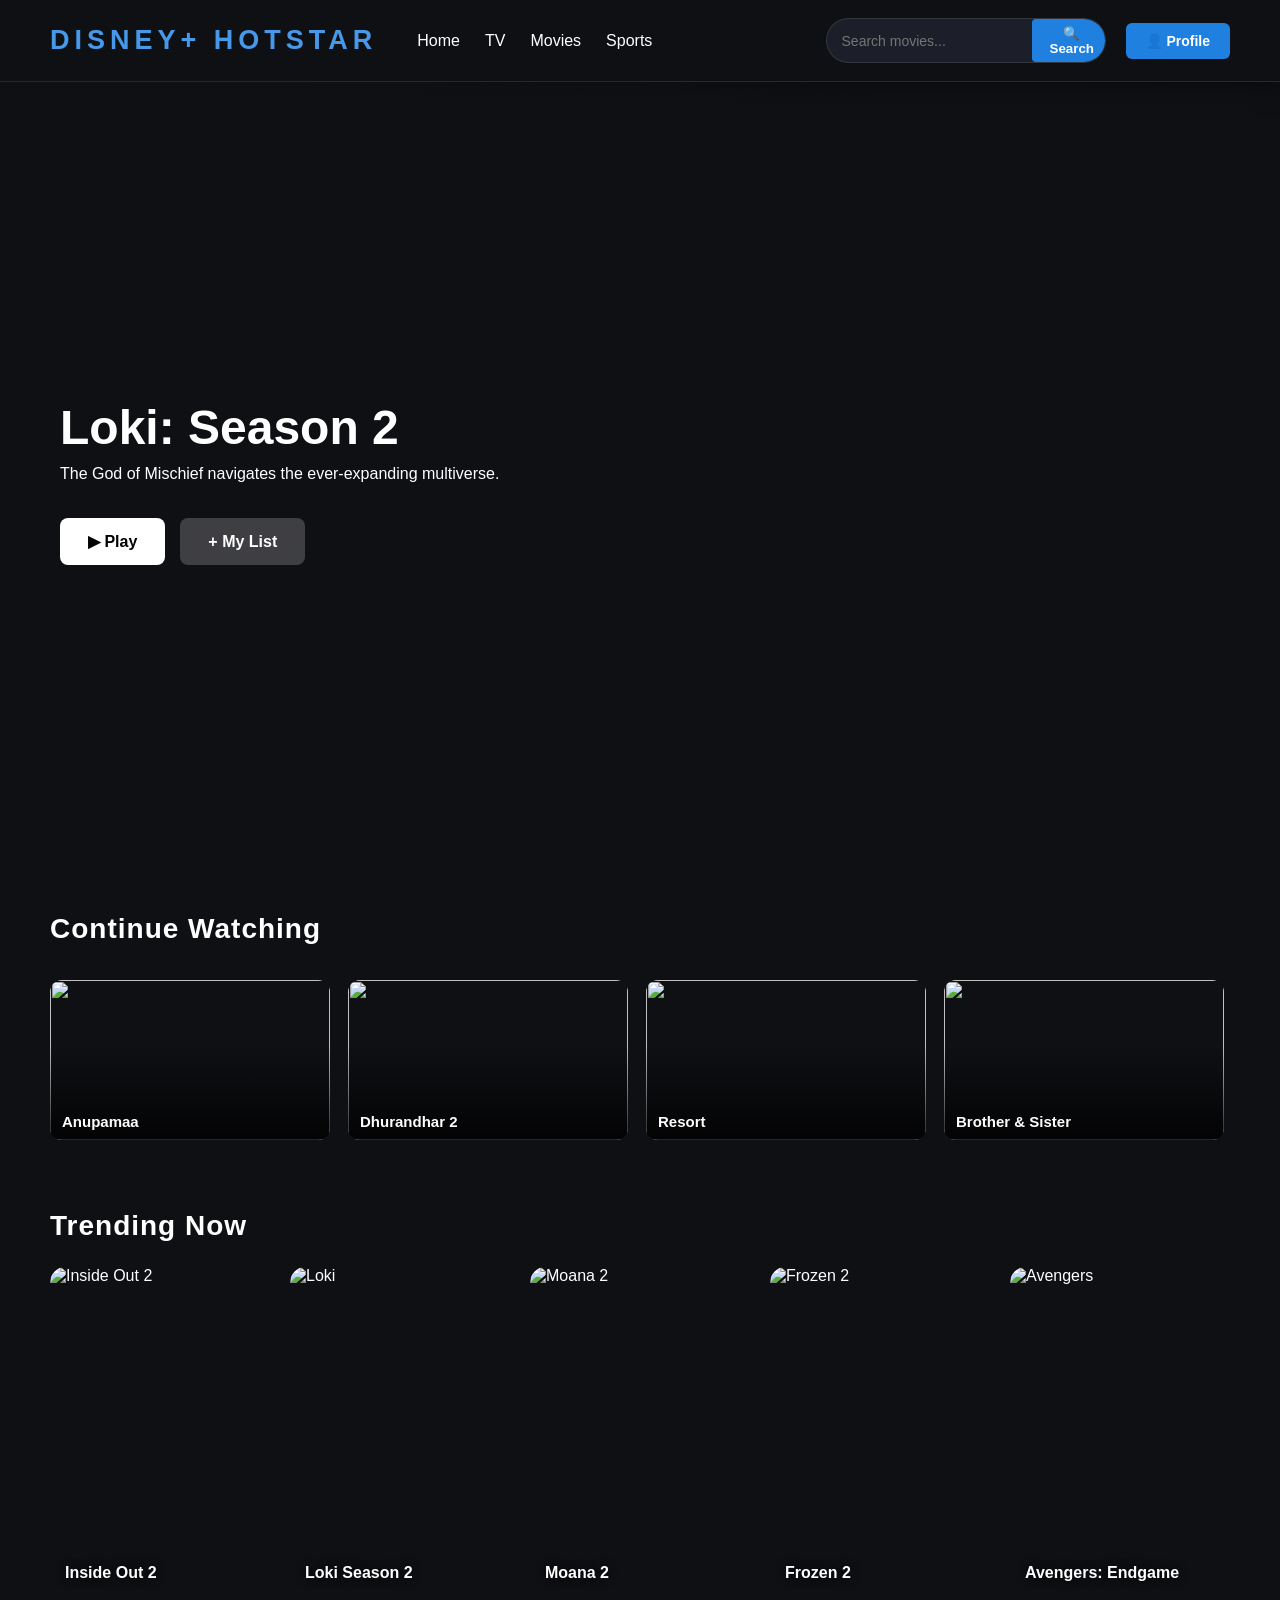
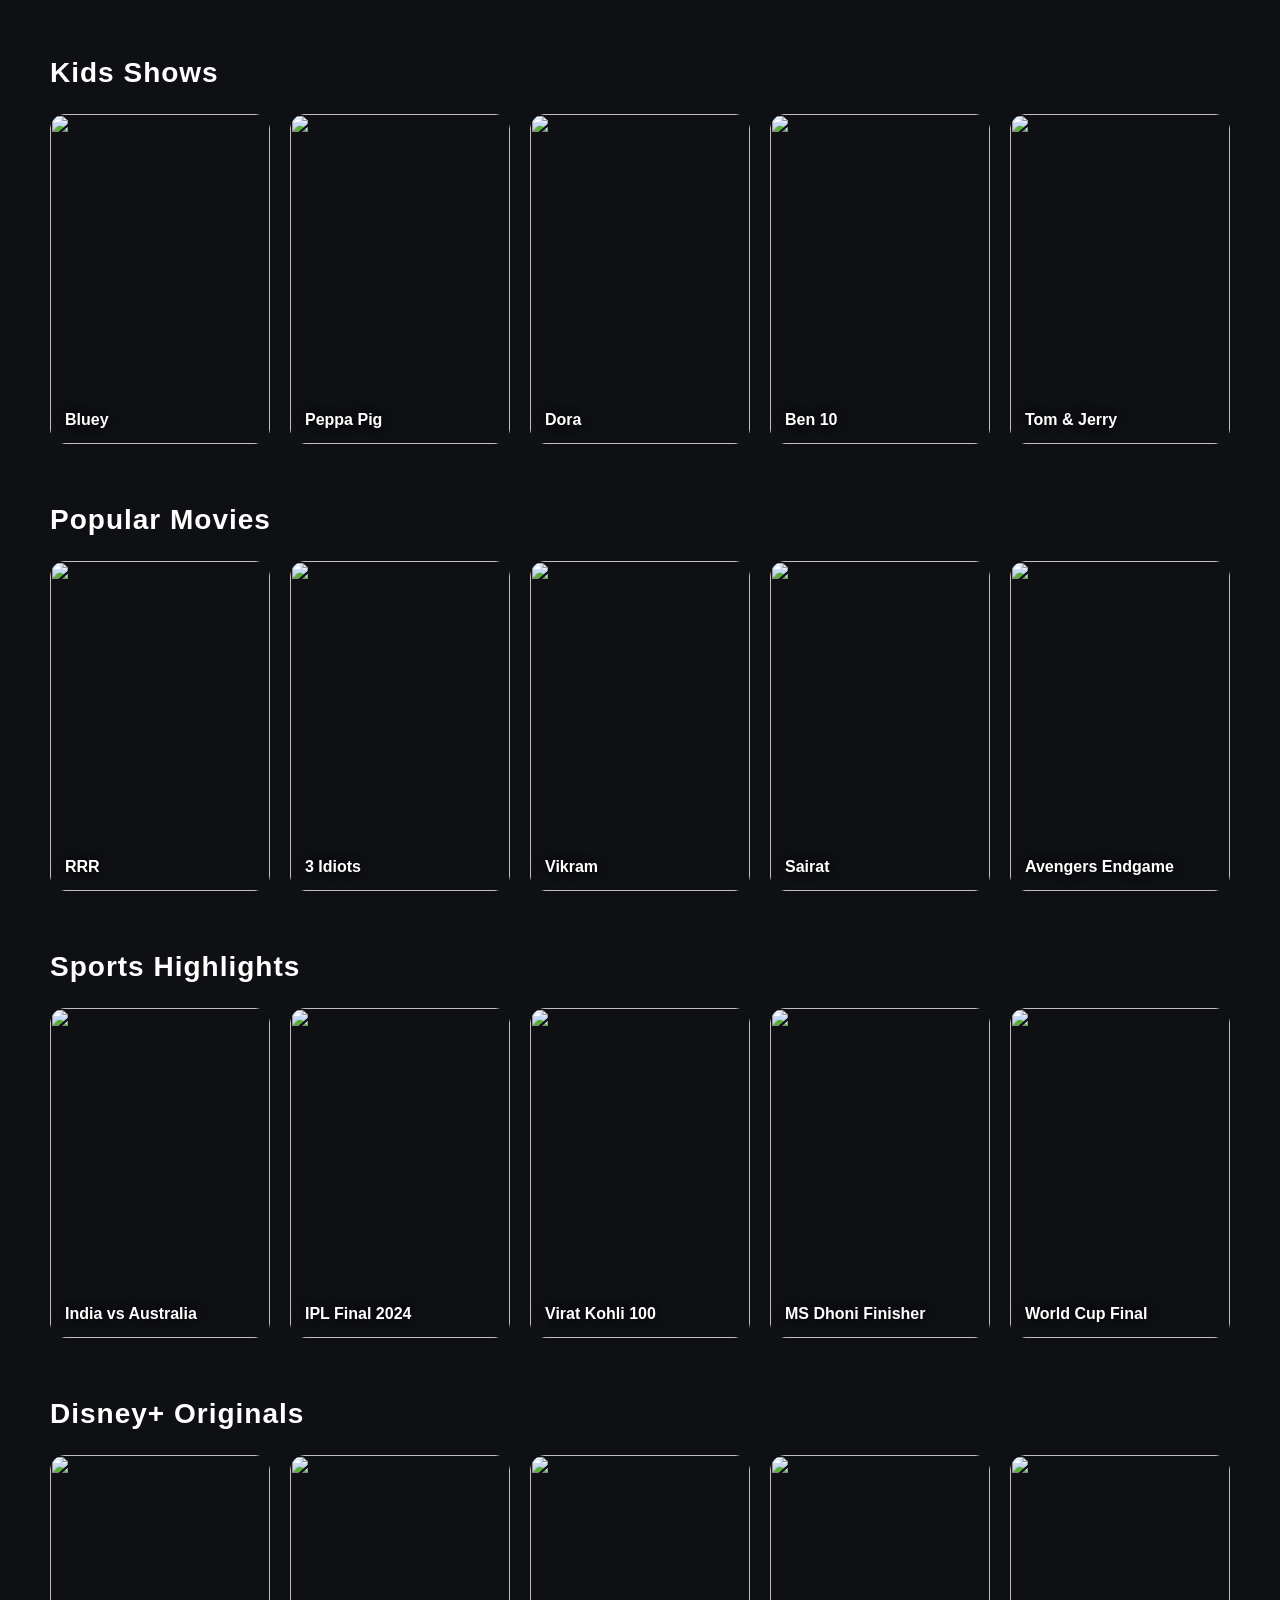
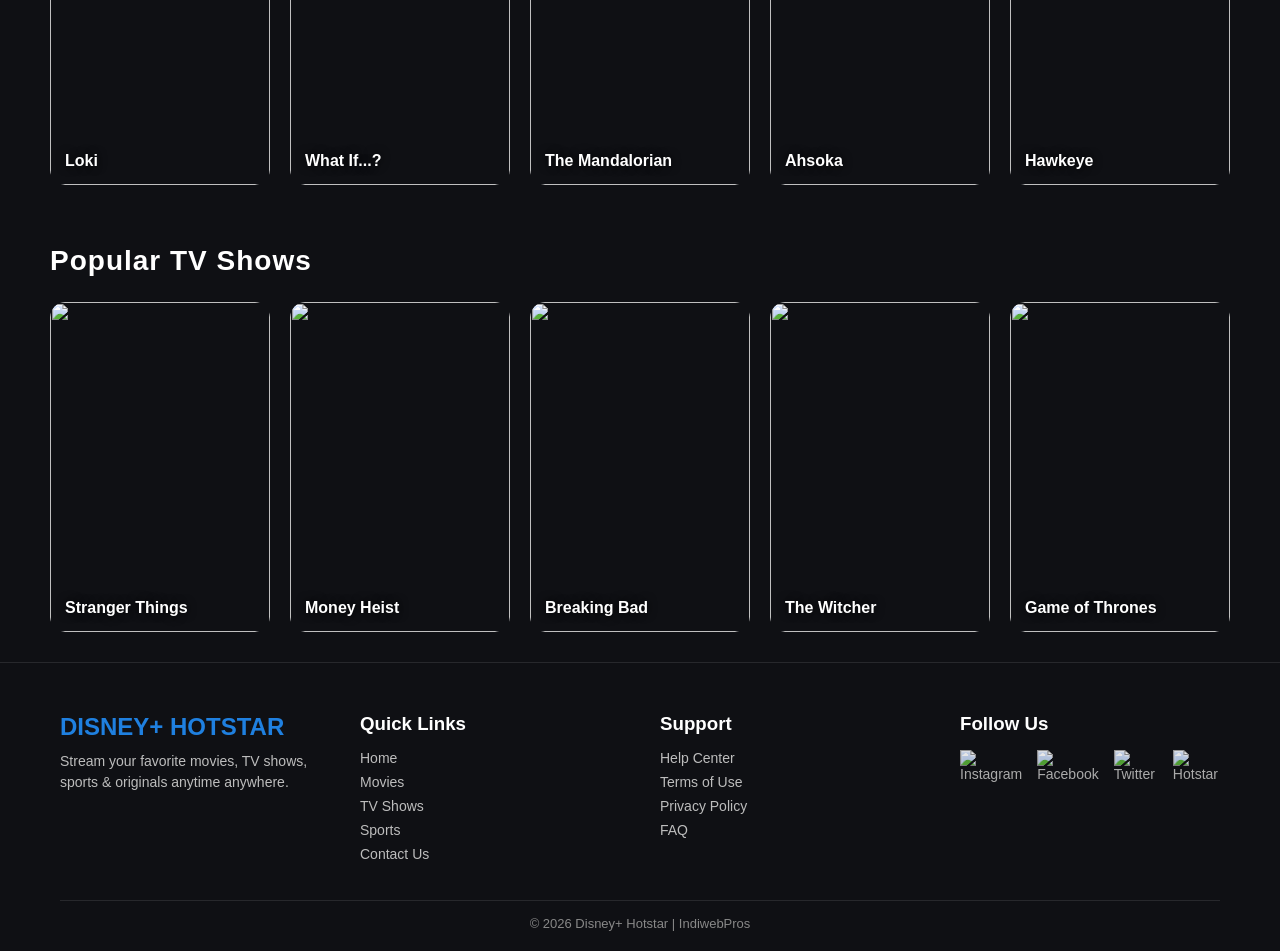
==== index.html @ 44e6c774 "Update index.html" ====
<!DOCTYPE html>
<html lang="en">
<head>
 <link rel="stylesheet" href="style.css">
</head>
<body>
<nav class="navbar">

    <div class="left-nav">
        <div class="logo">DISNEY+ HOTSTAR</div>

        <div class="nav-links">
            <a href="#">Home</a>
            <a href="#">TV</a>
            <a href="#">Movies</a>
            <a href="#">Sports</a>
        </div>
    </div>

    <div class="user-actions">

<div class="search">
    <input type="text" placeholder="Search movies..." />
    <button>🔍Search</button>
</div>

    <a href="profile.html" class="profile-link">👤 Profile</a>

</div>

</nav>

<section class="hero">
    <div class="hero-content">
        <h1>Loki: Season 2</h1>
        <p>The God of Mischief navigates the ever-expanding multiverse.</p>

        <div class="hero-btns">
            <button class="btn-play">▶ Play</button>
            <button class="btn-add">+ My List</button>
        </div>
    </div>
</section>

<section class="row">
    <h2>Continue Watching</h2>

    <div class="continue-container">

        <div class="continue-card">
            <img src="https://encrypted-tbn0.gstatic.com/images?q=tbn:ANd9GcQMtp97_F4KFyAOWySyIp-4iwEI0gjDb9nVIdhwc0mi_A&s">
            <div class="title">Anupamaa</div>
        </div>

        <div class="continue-card">
            <img src="https://encrypted-tbn0.gstatic.com/images?q=tbn:ANd9GcSqOsIZkUEKdZS_DBizRO_PjWxtw5jVbqcyDMTImKpFdhUuBTZGtslX64c&s=10">
            <div class="title">Dhurandhar 2</div>
        </div>

        <div class="continue-card">
            <img src="https://encrypted-tbn0.gstatic.com/images?q=tbn:ANd9GcT4Nnm-00kk2DP-p5TIWo9jsWDD9ojsmAL_5rX9RAaEj3AL9gHy_sEhwLTx&s=10">
            <div class="title">Resort</div>
        </div>

        <div class="continue-card">
            <img src="https://i.ytimg.com/vi/9sohpUwfYh0/hq720.jpg?sqp=-oaymwEhCK4FEIIDSFryq4qpAxMIARUAAAAAGAElAADIQj0AgKJD&rs=AOn4CLB3dRAsjtS0hX22JTvQBcNKDYwkmg">
            <div class="title">Brother & Sister</div>
        </div>

        <div class="continue-card">
            <img src="https://encrypted-tbn0.gstatic.com/images?q=tbn:ANd9GcRaTq-TTO09XmPuH4h394d3VPT9oGyDz09AXPzvXvi3RpoJX3mcEbjdXgM&s=10">
            <div class="title">Pushpa 2</div>
        </div>

        <div class="continue-card">
            <img src="https://encrypted-tbn0.gstatic.com/images?q=tbn:ANd9GcRw_yGFzd7040jgswoaBlSw_vU-YnyciU7UvB9oBiIvfw&s=10">
            <div class="title">Avengers Endgame</div>
        </div>

    </div>
</section>


<section class="row">
    <h2>Trending Now</h2>
    <div class="poster-container" id="movies">

 <div class="movie-card">
    <a href="insideout2.html">
        <img src="https://m.media-amazon.com/images/S/pv-target-images/7390f647a1edb3cd152bda26e4b57a3be4e96dc603af64519a79273ab9850cd6.jpg" alt="Inside Out 2">
    </a>

    <div class="movie-name">
        <h4>Inside Out 2</h4>
    </div>

    <div class="movie-details">
        <button class="watch-btn">▶ Watch Now</button>
        <p class="info">2024 • U • Animation • ⭐ 8.7</p>
        
    </div>
</div>

 <div class="movie-card">
    <a href="loki.html">
        <img src="https://static1.colliderimages.com/wordpress/wp-content/uploads/2023/11/tom-hiddlestone-god-loki-season-2-poster.jpg" alt="Loki">
    </a>

    <div class="movie-name">
        <h4>Loki Season 2</h4>
    </div>

    <div class="movie-details">
        <button class="watch-btn">▶ Watch Now</button>
        <p class="info">2024 • U/A 13+ • Sci-Fi • ⭐ 8.5</p>
        
    </div>
</div>
<div class="movie-card">
    <a href="moana2.html">
        <img src="https://tse4.mm.bing.net/th/id/OIP.LEjM-lMumAS-Gneem43dIAHaJL?rs=1&pid=ImgDetMain&o=7&rm=3" alt="Moana 2">
    </a>

    <div class="movie-name">
        <h4>Moana 2</h4>
    </div>

    <div class="movie-details">
        <button class="watch-btn">▶ Watch Now</button>
        <p class="info">2024 • U • Adventure • ⭐ 8.3</p>
        
    </div>
</div>

<div class="movie-card">
    <a href="frozen2.html">
        <img src="https://encrypted-tbn2.gstatic.com/images?q=tbn:ANd9GcTVZKeF3MPTEoR046izGn2aivbiHvTHeCe1X8jFnLWkzher-Tk2" alt="Frozen 2">
    </a>

    <div class="movie-name">
        <h4>Frozen 2</h4>
    </div>

    <div class="movie-details">
        <button class="watch-btn">▶ Watch Now</button>
        <p class="info">2019 • U • Fantasy • ⭐ 8.1</p>
        
    </div>
</div>

<div class="movie-card">
    <a href="avengers.html">
        <img src="https://encrypted-tbn1.gstatic.com/images?q=tbn:ANd9GcRXef9DJnZiq5az0UnjkmvkQufOQ5MFnF7HATYRUXN913swRuH1" alt="Avengers">
    </a>

    <div class="movie-name">
        <h4>Avengers: Endgame</h4>
    </div>

    <div class="movie-details">
        <button class="watch-btn">▶ Watch Now</button>
        <p class="info">2019 • U/A 13+ • Action • ⭐ 8.8</p>
        
    </div>
</div>

<div class="movie-card">
    <a href="dhurandhar.html">
        <img src="https://preview.redd.it/dhurandhar-part-2-the-revenge-official-announcement-poster-v0-4b4edmelkc9g1.png?width=640&crop=smart&auto=webp&s=7b00b494e305f088ddf7474a6194769963644723">
    </a>

    <div class="movie-name">
        <h4>Dhurandhar</h4>
    </div>

    <div class="movie-details">
        <button class="watch-btn">▶ Watch Now</button>
        <p class="info">2025 • U/A 13+ • Action • ⭐ 8.5</p>
        
    </div>
</div>

<div class="movie-card">
    <a href="avatar.html">
        <img src="https://m.media-amazon.com/images/M/MV5BNWI0Y2NkOWEtMmM2OC00MjQ3LWI1YzItZGQxYzQ3NzI4NWZmXkEyXkFqcGc@._V1_.jpg" alt="Avatar: The Way of Water">
    </a>

    <div class="movie-name">
        <h4>Avatar: The Way of Water</h4>
    </div>

    <div class="movie-details">
        <button class="watch-btn">▶ Watch Now</button>
        <p class="info">2022 • U/A 13+ • Sci-Fi • ⭐ 8.7</p>
        
    </div>
</div>

<div class="movie-card">
    <a href="pushpa2.html">
        <img src="https://encrypted-tbn0.gstatic.com/images?q=tbn:ANd9GcTKP8Q3ahr-bPFz0fmU_w4ZEC_8pYQ1jOpVVSbYgsVPzVx_K3lnKOew3PM&s=10" alt="Pushpa 2">
    </a>

    <div class="movie-name">
        <h4>Pushpa 2</h4>
    </div>

    <div class="movie-details">
        <button class="watch-btn">▶ Watch Now</button>
        <p class="info">2024 • U/A 16+ • Action • ⭐ 8.3</p>
        
    </div>
</div>

<div class="movie-card">
    <a href="kgf2.html">
        <img src="https://m.media-amazon.com/images/M/MV5BZmQzZjVkZTUtYjI4ZC00ZDJmLWI0ZDUtZTFmMGM1Mzc5ZjIyXkEyXkFqcGc@._V1_FMjpg_UX1000_.jpg" alt="KGF Chapter 2">
    </a>

    <div class="movie-name">
        <h4>KGF Chapter 2</h4>
    </div>

    <div class="movie-details">
        <button class="watch-btn">▶ Watch Now</button>
        <p class="info">2022 • U/A 16+ • Action • ⭐ 8.4</p>
       
    </div>
</div>

<div class="movie-card">
    <a href="bahubali2.html">
        <img src="https://encrypted-tbn0.gstatic.com/images?q=tbn:ANd9GcQCEJySl0aqs5V5y1YzNj7PkfFWpnqEjAftuAHxQ6m-4Q&s=10" alt="Baahubali 2">
    </a>

    <div class="movie-name">
        <h4>Baahubali 2</h4>
    </div>

    <div class="movie-details">
        <button class="watch-btn">▶ Watch Now</button>
        <p class="info">2017 • U/A 13+ • Epic • ⭐ 8.8</p>
       
    </div>
</div>

<div class="movie-card">
    <a href="stree2.html">
        <img src="https://m.media-amazon.com/images/M/MV5BZTEyYzVjYjEtNWYzZi00NWRhLTgyZjUtNDlkZjBiNWIxYTEwXkEyXkFqcGc@._V1_.jpg" alt="Stree 2">
    </a>

    <div class="movie-name">
        <h4>Stree 2</h4>
    </div>

    <div class="movie-details">
        <button class="watch-btn">▶ Watch Now</button>
        <p class="info">2024 • U/A 13+ • Horror Comedy • ⭐ 8.2</p>
        
    </div>
</div>

<div class="movie-card">
    <a href="kalki2898ad.html">
        <img src="https://d3lzcn6mbbadaf.cloudfront.net/media/details/ANI-20240622044651.jpg" alt="Kalki 2898 AD">
    </a>

    <div class="movie-name">
        <h4>Kalki 2898 AD</h4>
    </div>

    <div class="movie-details">
        <button class="watch-btn">▶ Watch Now</button>
        <p class="info">2024 • U/A 13+ • Sci-Fi • ⭐ 8.4</p>
       
    </div>
</div>

<div class="movie-card">
    <a href="chhava.html">
        <img src="https://encrypted-tbn2.gstatic.com/images?q=tbn:ANd9GcRuWWDMeE1iElPRz-2r6jMLvYaOgHTrNWxHIC_7S9QmoZdDa8kO" alt="Chhava">
    </a>

    <div class="movie-name">
        <h4>Chhava</h4>
    </div>

    <div class="movie-details">
        <button class="watch-btn">▶ Watch Now</button>
        <p class="info">2025 • U/A 13+ • Historical • ⭐ 8.6</p>
    </div>
</div>

 </div>
</section>


<section class="row">
    <h2>Kids Shows</h2>

    <div class="poster-container">

        <div class="movie-card">
            <img src="https://encrypted-tbn0.gstatic.com/images?q=tbn:ANd9GcRmSgqz2ALTu-QBn8plUAnB2-CqdMUUQzYO3JxYXRT0kYG-_TSU07dHWY0lvOKzEG1y3fAG&s=10">

            <div class="movie-name">
                <h4>Bluey</h4>
            </div>

            <div class="movie-details">
                <button class="watch-btn">▶ Watch Now</button>
                <p class="info">Kids • Fun • Family</p>
            </div>
        </div>

        <div class="movie-card">
            <img src="https://encrypted-tbn0.gstatic.com/images?q=tbn:ANd9GcRYVwbvQSXt4ZMbzVW_y4H6o2RStYCsJRqTCGIlvOVp8AYqkhWjVD3cFd84nlp8irBlofAS&s=10">

            <div class="movie-name">
                <h4>Peppa Pig</h4>
            </div>

            <div class="movie-details">
                <button class="watch-btn">▶ Watch Now</button>
                <p class="info">Kids • Cartoon</p>
            </div>
        </div>

        <div class="movie-card">
            <img src="https://encrypted-tbn0.gstatic.com/images?q=tbn:ANd9GcRAkFf63AE6CU9LwZjksFYwczXCsGa4C2a7pe0IeT7ec6blaK-IW5ige79SC2-9ODmwVwRlNsA1YE1zv_oFnPHzozjgLaR1g8ZkEj-GqQ&s=10">

            <div class="movie-name">
                <h4>Dora</h4>
            </div>

            <div class="movie-details">
                <button class="watch-btn">▶ Watch Now</button>
                <p class="info">Adventure • Kids</p>
            </div>
        </div>

        <div class="movie-card">
            <img src="https://m.media-amazon.com/images/M/MV5BYWVjODZjNDgtYjk4ZS00OTg5LTg5NDQtZDMxZDQ4ZmM5MGJmXkEyXkFqcGc@._V1_.jpg">
            <div class="movie-name">
                <h4>Ben 10</h4>
            </div>
            <div class="movie-details">
                <button class="watch-btn">▶ Watch Now</button>
                <p class="info">Action • Kids</p>
            </div>
        </div>

         <div class="movie-card">
            <img src="https://encrypted-tbn0.gstatic.com/images?q=tbn:ANd9GcQrdBX40y2s8-6oEm3DzH_nbmJOM67xCl6-Iv395hmSyw&s=10">
            <div class="movie-name"><h4>Tom & Jerry</h4></div>
            <div class="movie-details">
                <button class="watch-btn">▶ Watch Now</button>
                <p class="info">Comedy • Classic</p>
            </div>
        </div>

        <div class="movie-card">
            <img src="https://i.pinimg.com/736x/eb/d6/b6/ebd6b63ef98ad9cb617ff7fff254cc13.jpg">
            <div class="movie-name"><h4>Shinchan</h4></div>
            <div class="movie-details">
                <button class="watch-btn">▶ Watch Now</button>
                <p class="info">Comedy • Fun</p>
            </div>
        </div>

        <div class="movie-card">
    <img src="https://encrypted-tbn0.gstatic.com/images?q=tbn:ANd9GcTWoHZFfEdohgwUuKRTRyUHcJZL4XVY1WseACsmMQ2BGzNzOm_vY_YiaUkz&s=10">
    <div class="movie-name"><h4>Cocomelon</h4></div>
    <div class="movie-details">
        <button class="watch-btn">▶ Watch Now</button>
        <p class="info">Kids • Learning • Songs</p>
    </div>
</div>

<div class="movie-card">
    <img src="https://m.media-amazon.com/images/M/MV5BODg0NDY1MjktMzA5MS00OGQ2LTliMWItZTdmZjNlYzQ2MWM1XkEyXkFqcGc@._V1_FMjpg_UX1000_.jpg">
    <div class="movie-name"><h4>Paw Patrol</h4></div>
    <div class="movie-details">
        <button class="watch-btn">▶ Watch Now</button>
        <p class="info">Kids • Adventure • Rescue</p>
    </div>
</div>

<div class="movie-card">
    <img src="https://m.media-amazon.com/images/I/81tLq2c8c2L._AC_UF1000,1000_QL80_.jpg">
    <div class="movie-name"><h4>Mickey Mouse</h4></div>
    <div class="movie-details">
        <button class="watch-btn">▶ Watch Now</button>
        <p class="info">Disney • Fun • Classic</p>
    </div>
</div>

<div class="movie-card">
    <img src="https://encrypted-tbn0.gstatic.com/images?q=tbn:ANd9GcQ28trzIqdQYDtVvFKbsm1Z7yQRmIxJRqpuMbWptd_0WUK-3SwX8f_53v1Q&s=10">
    <div class="movie-name"><h4>Octonauts</h4></div>
    <div class="movie-details">
        <button class="watch-btn">▶ Watch Now</button>
        <p class="info">Kids • Ocean • Adventure</p>
    </div>
</div>

<div class="movie-card">
    <img src="https://assets-in.bmscdn.com/iedb/movies/images/mobile/thumbnail/xlarge/shiva-the-secret-world-of-vedas-city-et00077187-06-06-2018-08-35-59.jpg">
    <div class="movie-name"><h4>Shiva</h4></div>
    <div class="movie-details">
        <button class="watch-btn">▶ Watch Now</button>
        <p class="info">Kids • Action • Indian</p>
    </div>
</div>

<div class="movie-card">
    <img src="https://encrypted-tbn0.gstatic.com/images?q=tbn:ANd9GcRc9r7bbPcNuqid41y1gfzs-psIQGGbH_1osZoWWmsFpxO6YA6svJ-cLLKh&s=10">
    <div class="movie-name"><h4>Chhota Bheem</h4></div>
    <div class="movie-details">
        <button class="watch-btn">▶ Watch Now</button>
        <p class="info">Kids • Adventure • India</p>
    </div>
</div>

    </div>
</section>

<section class="row">
    <h2>Popular Movies</h2>

    <div class="poster-container">

        <div class="movie-card">
            <img src="https://encrypted-tbn0.gstatic.com/images?q=tbn:ANd9GcQNhoNL4Gh6Z5JIWW4BdjdNJxo6Xp_6J23vth5Qcf1isIFWJiLe1OqpD-E&s=10">
            <div class="movie-name"><h4>RRR</h4></div>
            <div class="movie-details">
                <button class="watch-btn">▶ Watch Now</button>
                <p class="info">⭐ 8.5 • 2.3M Views</p>
            </div>
        </div>

        <div class="movie-card">
            <img src="https://encrypted-tbn0.gstatic.com/images?q=tbn:ANd9GcSxt5SDlW1Ah9hHzNc8yHSN62oH0bcRorGnUlYMcAufrQK5QT08TZV0KBw&s=10">
            <div class="movie-name"><h4>3 Idiots</h4></div>
            <div class="movie-details">
                <button class="watch-btn">▶ Watch Now</button>
                <p class="info">⭐ 8.4 • 3.1M Views</p>
            </div>
        </div>

        <div class="movie-card">
            <img src="https://m.media-amazon.com/images/M/MV5BNDEyMWQ0ZDktNTY0MC00YWRkLWFlMjQtMDUxMjRlMDhmMmRlXkEyXkFqcGc@._V1_.jpg">
            <div class="movie-name"><h4>Vikram</h4></div>
            <div class="movie-details">
                <button class="watch-btn">▶ Watch Now</button>
                <p class="info">⭐ 8.6 • 1.8M Views</p>
            </div>
        </div>

        <div class="movie-card">
            <img src="https://encrypted-tbn0.gstatic.com/images?q=tbn:ANd9GcTWSO0RxL5nDPwhVKECS8TwUUxZdQYz0j3uEreHpSpn50LfT1sjWWXSGnvl&s=10">
            <div class="movie-name"><h4>Sairat</h4></div>
            <div class="movie-details">
                <button class="watch-btn">▶ Watch Now</button>
                <p class="info">⭐ 8.0 • 2.0M Views</p>
            </div>
        </div>

        <div class="movie-card">
            <img src="https://m.media-amazon.com/images/I/91EmWoPK3+L.jpg">
            <div class="movie-name"><h4>Avengers Endgame</h4></div>
            <div class="movie-details">
                <button class="watch-btn">▶ Watch Now</button>
                <p class="info">⭐ 8.8 • 5.2M Views</p>
            </div>
        </div>

        <div class="movie-card">
            <img src="https://m.media-amazon.com/images/I/71ObO7Pa-RL._AC_UF894,1000_QL80_.jpg">
            <div class="movie-name"><h4>Pushpa</h4></div>
            <div class="movie-details">
                <button class="watch-btn">▶ Watch Now</button>
                <p class="info">⭐ 8.2 • 3.6M Views</p>

            </div>
        </div>

        <div class="movie-card">
            <img src="https://encrypted-tbn0.gstatic.com/images?q=tbn:ANd9GcTvGGVtO-E5qySBCojwa6e7tbyinSrmT6AYzNKykuOt1aXDrwDp2sFYIFI&s=10">
            <div class="movie-name"><h4>KGF Chapter 2</h4></div>
            <div class="movie-details">
                <button class="watch-btn">▶ Watch Now</button>
                <p class="info">⭐ 8.4 • 4.9M Views</p>

            </div>
        </div>

        <div class="movie-card">
            <img src="https://encrypted-tbn0.gstatic.com/images?q=tbn:ANd9GcTfa5V6iiudShmnrybvZITXuNYvdKacqOwQQbEgTA18Gq8UIxxfgGfRt1Y&s=10">
            <div class="movie-name"><h4>Baahubali 2</h4></div>
            <div class="movie-details">
                <button class="watch-btn">▶ Watch Now</button>
                <p class="info">⭐ 8.8 • 6.1M Views</p>

            </div>
        </div>

        <div class="movie-card">
            <img src="https://m.media-amazon.com/images/M/MV5BMTM3ZGUwYTEtZTI5NS00ZmMyLTk2YmQtMWU4YjlhZTI3NjRjXkEyXkFqcGc@._V1_FMjpg_UX1000_.jpg">
            <div class="movie-name"><h4>Kalki 2898 AD</h4></div>
            <div class="movie-details">
                <button class="watch-btn">▶ Watch Now</button>
                <p class="info">⭐ 8.3 • 2.8M Views</p>

            </div>
        </div>

        <div class="movie-card">
            <img src="https://encrypted-tbn0.gstatic.com/images?q=tbn:ANd9GcRZWCkifp-TxsZSvyNsrLj20CcM862HCYyz9mLNzT2DbQ&s=10">
            <div class="movie-name"><h4>Stree 2</h4></div>
            <div class="movie-details">
                <button class="watch-btn">▶ Watch Now</button>
                <p class="info">⭐ 8.1 • 2.2M Views</p>
            </div>
        </div>

        <div class="movie-card">
            <img src="https://encrypted-tbn0.gstatic.com/images?q=tbn:ANd9GcT83Yu_M-D2Fa81RW-dTBEZ7FB7tTY_rVVrq_N5G6BJmVkBgcW6AMyjWBAy&s=10">
            <div class="movie-name"><h4>Chhava</h4></div>
            <div class="movie-details">
                <button class="watch-btn">▶ Watch Now</button>
                <p class="info">⭐ 8.6 • 1.5M Views</p>
            </div>
        </div>

        <div class="movie-card">
            <img src="https://encrypted-tbn0.gstatic.com/images?q=tbn:ANd9GcSFT0Gww6gr2hFDe55n-U9vcCH99jpnafMKAhXcaD0ZPthfKb02u7mAUnrl&s=10">
            <div class="movie-name"><h4>Frozen 2</h4></div>
            <div class="movie-details">
                <button class="watch-btn">▶ Watch Now</button>
                <p class="info">⭐ 8.1 • 3.3M Views</p>
               
            </div>
        </div>

        <div class="movie-card">
            <img src="https://encrypted-tbn0.gstatic.com/images?q=tbn:ANd9GcTXQ1mGUgM_xOcJPVdHBTnJL5KG5nOr-Jz0VWAsrUhV2Jl70sKZcf0C_PQ&s=10">
            <div class="movie-name"><h4>Inside Out 2</h4></div>
            <div class="movie-details">
                <button class="watch-btn">▶ Watch Now</button>
                <p class="info">⭐ 8.7 • 2.9M Views</p>
            </div>
        </div>

        <div class="movie-card">
            <img src="https://encrypted-tbn0.gstatic.com/images?q=tbn:ANd9GcQjlaCsHyHSV1Gf-tm2DEvx3Ohz6Ma6nSI9tuf3l8BM7MzBmSkWKliMKYxd&s=10">
            <div class="movie-name"><h4>Moana 2</h4></div>
            <div class="movie-details">
                <button class="watch-btn">▶ Watch Now</button>
                <p class="info">⭐ 8.3 • 2.1M Views</p>
            </div>
        </div>

        <div class="movie-card">
            <img src="https://m.media-amazon.com/images/I/61CQP5-a2jL._AC_UF894,1000_QL80_.jpg">
            <div class="movie-name"><h4>Avatar 2</h4></div>
            <div class="movie-details">
                <button class="watch-btn">▶ Watch Now</button>
                <p class="info">⭐ 8.7 • 6.5M Views</p>

            </div>
        </div>

        <div class="movie-card">
            <img src="https://encrypted-tbn0.gstatic.com/images?q=tbn:ANd9GcTfPM9KKQwUvkKvCmH2EAUh0_fsPjfON626b-3uly6pxMjuRns28DxyubY&s=10">
            <div class="movie-name"><h4>Dhurandhar</h4></div>
            <div class="movie-details">
                <button class="watch-btn">▶ Watch Now</button>
                <p class="info">⭐ 8.5 • 1.9M Views</p>
            </div>
        </div>

    </div>
</section>

<section class="row">
    <h2>Sports Highlights</h2>

    <div class="poster-container">

        <div class="movie-card">
            <img src="https://encrypted-tbn0.gstatic.com/images?q=tbn:ANd9GcQG6MSI2iG5uRhOtrrQ9gF5gufdK7ouHkNh1Y4Fly7Afx-LDWL-qOCPmWE&s=10">
            <div class="movie-name"><h4>India vs Australia</h4></div>
            <div class="movie-details">
                <button class="watch-btn">▶ Watch Now</button>
                <p class="info">⭐ 9.2 • 2.5M Views</p>
            </div>
        </div>

        <div class="movie-card">
            <img src="https://encrypted-tbn0.gstatic.com/images?q=tbn:ANd9GcQTV01OViL2U8wsAt9oyiD3I3AEgQpXAeKDzwRdvyIpgsv5K5kvb308-FuB&s=10">
            <div class="movie-name"><h4>IPL Final 2024</h4></div>
            <div class="movie-details">
                <button class="watch-btn">▶ Watch Now</button>
                <p class="info">⭐ 9.5 • 5.1M Views</p>
            </div>
        </div>

        <div class="movie-card">
            <img src="https://encrypted-tbn0.gstatic.com/images?q=tbn:ANd9GcQmp_SYdyl9SBKwmLQDXvY1IW6iZMVa6hj6Pi-cBly23HLyCei8Y6ufXH6C&s=10">
            <div class="movie-name"><h4>Virat Kohli 100</h4></div>
            <div class="movie-details">
                <button class="watch-btn">▶ Watch Now</button>
                <p class="info">⭐ 9.0 • 3.2M Views</p>
            </div>
        </div>

        <div class="movie-card">
            <img src="https://encrypted-tbn0.gstatic.com/images?q=tbn:ANd9GcSvZv72G-CnaT3MWX7HPb_npeWTtAWhBlu0BJVKytBNOmPREU8nsGrfFKg&s=10">
            <div class="movie-name"><h4>MS Dhoni Finisher</h4></div>
            <div class="movie-details">
                <button class="watch-btn">▶ Watch Now</button>
                <p class="info">⭐ 9.8 • 6.0M Views</p>
            </div>
        </div>

        <div class="movie-card">
            <img src="https://encrypted-tbn0.gstatic.com/images?q=tbn:ANd9GcTqvIGMXCtifdoZ2-rUm3pv2nF2s9_tIULskrXgmNm69RuWVd7OvnZ6qM78&s=10">
            <div class="movie-name"><h4>World Cup Final</h4></div>
            <div class="movie-details">
                <button class="watch-btn">▶ Watch Now</button>
                <p class="info">⭐ 9.6 • 7.2M Views</p>
            </div>
        </div>

        <div class="movie-card">
            <img src="https://encrypted-tbn0.gstatic.com/images?q=tbn:ANd9GcTttSQ_qILPjccU2iGl1NKORBwTiiycimYnYYRnG2mLvSsCkAtBkRCEJdzz&s=10">
            <div class="movie-name"><h4>India vs Pakistan</h4></div>
            <div class="movie-details">
                <button class="watch-btn">▶ Watch Now</button>
                <p class="info">⭐ 9.9 • 10M Views</p>
            </div>
        </div>

        <div class="movie-card">
            <img src="https://encrypted-tbn0.gstatic.com/images?q=tbn:ANd9GcRp4gyamFKK-8MiPDWj6wvFHQuk51Uf___1NrllFmcw_cbLfxIxJ-Bwp4g&s=10">
            <div class="movie-name"><h4>Rohit Sharma 150</h4></div>
            <div class="movie-details">
                <button class="watch-btn">▶ Watch Now</button>
                <p class="info">⭐ 9.1 • 2.8M Views</p>
            </div>
        </div>

        <div class="movie-card">
            <img src="https://encrypted-tbn0.gstatic.com/images?q=tbn:ANd9GcS4NRXTyD18qBQifEowZrl0dEulYxfVZeyGe80BJHfeLCR0xPhYDpenMDU&s=10">
            <div class="movie-name"><h4>Super Over Thriller</h4></div>
            <div class="movie-details">
                <button class="watch-btn">▶ Watch Now</button>
                <p class="info">⭐ 9.7 • 4.5M Views</p>
            </div>
        </div>

        <div class="movie-card">
            <img src="https://encrypted-tbn0.gstatic.com/images?q=tbn:ANd9GcTp-b-KKWDbK2rR-N7sgsvzHJUHnALF8ADeqlcmZTashmcaLJOspP9DnzVz&s=10">
            <div class="movie-name"><h4>Football Final</h4></div>
            <div class="movie-details">
                <button class="watch-btn">▶ Watch Now</button>
                <p class="info">⭐ 9.3 • 3.9M Views</p>
            </div>
        </div>

        <div class="movie-card">
            <img src="https://encrypted-tbn0.gstatic.com/images?q=tbn:ANd9GcTf9QzDkWbujCbQuwJHQ6E2Zxpj-T3eEu_gV-VNRi8HVp7tyPF6s15wy0o&s=10">
            <div class="movie-name"><h4>Messi Magic</h4></div>
            <div class="movie-details">
                <button class="watch-btn">▶ Watch Now</button>
                <p class="info">⭐ 9.9 • 8.0M Views</p>
            </div>
        </div>

        <div class="movie-card">
            <img src="https://pbs.twimg.com/media/CdD1Dy-WoAA9rgD.jpg">
            <div class="movie-name"><h4>Ronaldo Goal</h4></div>
            <div class="movie-details">
                <button class="watch-btn">▶ Watch Now</button>
                <p class="info">⭐ 9.4 • 5.3M Views</p>
            </div>
        </div>

        <div class="movie-card">
            <img src="https://encrypted-tbn0.gstatic.com/images?q=tbn:ANd9GcQ60ANZS1qAVPzmvRmAp9_ix9F_ztTnrFORTnIUk9uLG4kJUr1bEPRpT6yd&s=10">
            <div class="movie-name"><h4>Hockey Final</h4></div>
            <div class="movie-details">
                <button class="watch-btn">▶ Watch Now</button>
                <p class="info">⭐ 8.9 • 1.6M Views</p>
            </div>
        </div>

        <div class="movie-card">
            <img src="https://encrypted-tbn0.gstatic.com/images?q=tbn:ANd9GcS8o3B2EUcPk9mKkqEZFS9fjZOSmk-K8d_LSOuYIWxY_5tot4Udj5y4HlFU&s=10">
            <div class="movie-name"><h4>Badminton Final</h4></div>
            <div class="movie-details">
                <button class="watch-btn">▶ Watch Now</button>
                <p class="info">⭐ 9.0 • 2.1M Views</p>
            </div>
        </div>

        <div class="movie-card">
            <img src="https://encrypted-tbn0.gstatic.com/images?q=tbn:ANd9GcR0qqangu15EVRGTfIpD9aM-OZDcroJcsBIMxBiOOWKnbvav5JiIoZlQYg&s=10">
            <div class="movie-name"><h4>Tennis Final</h4></div>
            <div class="movie-details">
                <button class="watch-btn">▶ Watch Now</button>
                <p class="info">⭐ 9.3 • 2.9M Views</p>
            </div>
        </div>

        <div class="movie-card">
            <img src="https://encrypted-tbn0.gstatic.com/images?q=tbn:ANd9GcRiYTH5pzqYwjJVPR1_pSAMGvUmPtfPQRrtSGzpHtqiacHompvROSkYmlg&s=10">
            <div class="movie-name"><h4>Boxing Knockout</h4></div>
            <div class="movie-details">
                <button class="watch-btn">▶ Watch Now</button>
                <p class="info">⭐ 9.6 • 3.7M Views</p>
            </div>
        </div>

        <div class="movie-card">
            <img src="https://encrypted-tbn0.gstatic.com/images?q=tbn:ANd9GcS02KLN4CGCijZ-qqWcz7acQPO6QQftdmPP9Dc3cjYneodV5F611zq3f5Nv&s=10">
            <div class="movie-name"><h4>Olympics Gold</h4></div>
            <div class="movie-details">
                <button class="watch-btn">▶ Watch Now</button>
                <p class="info">⭐ 9.8 • 6.4M Views</p>
            </div>
        </div>

    </div>
</section>

<section class="row">
    <h2>Disney+ Originals</h2>

    <div class="poster-container">

        <div class="movie-card">
            <img src="https://encrypted-tbn0.gstatic.com/images?q=tbn:ANd9GcSnzwct_sQlFTeGtzPMDxAjgPKfj33MYeNa1wnhO9DUUKo_AizYxpUkFLA&s=10">
            <div class="movie-name"><h4>Loki</h4></div>
            <div class="movie-details">
                <button class="watch-btn">▶ Watch Now</button>
                <p class="info">⭐ 8.5 • 2.1M Views</p>
            </div>
        </div>

        <div class="movie-card">
            <img src="https://encrypted-tbn0.gstatic.com/images?q=tbn:ANd9GcR59--pOtYYFg1--UM3JcOlqDozSXmvJcAks7PnA7P3KQWBu7KltO3Ki1U&s=10">
            <div class="movie-name"><h4>What If...?</h4></div>
            <div class="movie-details">
                <button class="watch-btn">▶ Watch Now</button>
                <p class="info">⭐ 8.2 • 1.3M Views</p>
            </div>
        </div>

        <div class="movie-card">
            <img src="https://encrypted-tbn0.gstatic.com/images?q=tbn:ANd9GcSAmixdaGiOCndYnUzS8NU48gW0QHtHNMFl5QnK7VC7FAokkNijaN6UaiI&s=10">
            <div class="movie-name"><h4>The Mandalorian</h4></div>
            <div class="movie-details">
                <button class="watch-btn">▶ Watch Now</button>
                <p class="info">⭐ 8.8 • 3.5M Views</p>
            </div>
        </div>

        <div class="movie-card">
            <img src="https://m.media-amazon.com/images/M/MV5BYWQ3NmQxZTEtNDc2MS00ODExLWE3ZDEtZTU2N2Y2NjAyNmY5XkEyXkFqcGc@._V1_.jpg">
            <div class="movie-name"><h4>Ahsoka</h4></div>
            <div class="movie-details">
                <button class="watch-btn">▶ Watch Now</button>
                <p class="info">⭐ 8.1 • 1.8M Views</p>
            </div>
        </div>

        <div class="movie-card">
            <img src="https://encrypted-tbn0.gstatic.com/images?q=tbn:ANd9GcQZZ0po5_OqtM2l4ohRyZXESqMt9ntIgyqv2PW11Axe7Z6EuNBqCbq-cg9B&s=10">
            <div class="movie-name"><h4>Hawkeye</h4></div>
            <div class="movie-details">
                <button class="watch-btn">▶ Watch Now</button>
                <p class="info">⭐ 8.0 • 2.0M Views</p>
            </div>
        </div>

        <div class="movie-card">
            <img src="https://m.media-amazon.com/images/M/MV5BNzlkNjBmOWUtOTgzZS00OWIzLThkNWEtZTg5MGY2ODAyYzZjXkEyXkFqcGc@._V1_FMjpg_UX1000_.jpg">
            <div class="movie-name"><h4>Ms. Marvel</h4></div>
            <div class="movie-details">
                <button class="watch-btn">▶ Watch Now</button>
                <p class="info">⭐ 7.9 • 1.1M Views</p>
            </div>
        </div>

        <div class="movie-card">
            <img src="https://m.media-amazon.com/images/M/MV5BZTMxMmM1ODItMTZiMS00NjI1LWEwODctMjQ4ZjY4ODliNDI0XkEyXkFqcGc@._V1_FMjpg_UX1000_.jpg">
            <div class="movie-name"><h4>WandaVision</h4></div>
            <div class="movie-details">
                <button class="watch-btn">▶ Watch Now</button>
                <p class="info">⭐ 8.6 • 2.7M Views</p>
            </div>
        </div>

        <div class="movie-card">
            <img src="https://encrypted-tbn0.gstatic.com/images?q=tbn:ANd9GcSx3DasD1viFXA5OtE96JFPTrMeFT0KRl339ktrVMNqXw&s">
            <div class="movie-name"><h4>Falcon & Winter Soldier</h4></div>
            <div class="movie-details">
                <button class="watch-btn">▶ Watch Now</button>
                <p class="info">⭐ 8.3 • 2.2M Views</p>
            </div>
        </div>

        <div class="movie-card">
            <img src="https://m.media-amazon.com/images/M/MV5BNmYzYzA2NzMtOTVmMC00ZDY4LThlMDctZmUyN2NlMjQ2ODViXkEyXkFqcGc@._V1_FMjpg_UX1000_.jpg">
            <div class="movie-name"><h4>Secret Invasion</h4></div>
            <div class="movie-details">
                <button class="watch-btn">▶ Watch Now</button>
                <p class="info">⭐ 7.6 • 1.5M Views</p>
            </div>
        </div>

        <div class="movie-card">
            <img src="https://encrypted-tbn0.gstatic.com/images?q=tbn:ANd9GcQz-7q8xGf-fobCDUWJd5pF-aKyRdiM3KSxD4-UGot6sPX4cONz31vHEREE&s=10">
            <div class="movie-name"><h4>She-Hulk</h4></div>
            <div class="movie-details">
                <button class="watch-btn">▶ Watch Now</button>
                <p class="info">⭐ 7.5 • 1.2M Views</p>
            </div>
        </div>

        <div class="movie-card">
            <img src="https://encrypted-tbn0.gstatic.com/images?q=tbn:ANd9GcRH2VpV9JogYVzFN3jPeSf8vHgUnNFlW-u8no2M6Gywaeon58N_BisNQqXt&s=10">
            <div class="movie-name"><h4>Moon Knight</h4></div>
            <div class="movie-details">
                <button class="watch-btn">▶ Watch Now</button>
                <p class="info">⭐ 8.4 • 2.4M Views</p>
            </div>
        </div>

        <div class="movie-card">
            <img src="https://m.media-amazon.com/images/M/MV5BYzA2YjM2ZWQtYTZhMS00OTI3LTlhYzQtZjBiZWZkMDdlNjA5XkEyXkFqcGc@._V1_FMjpg_UX1000_.jpg">
            <div class="movie-name"><h4>Loki Season 1</h4></div>
            <div class="movie-details">
                <button class="watch-btn">▶ Watch Now</button>
                <p class="info">⭐ 8.7 • 3.9M Views</p>
            </div>
        </div>

        <div class="movie-card">
            <img src="https://encrypted-tbn0.gstatic.com/images?q=tbn:ANd9GcRExLhCFCgALrVHqS6603i90fNDjWQjWeckT8VBIkjrB1XX_cRkqVS1MRwQ&s=10">
            <div class="movie-name"><h4>Andor</h4></div>
            <div class="movie-details">
                <button class="watch-btn">▶ Watch Now</button>
                <p class="info">⭐ 8.9 • 2.8M Views</p>
            </div>
        </div>

          <div class="movie-card">
            <img src="https://encrypted-tbn0.gstatic.com/images?q=tbn:ANd9GcSeU1Hr1el2hQgpvI0EpGjkL-ANFHMcq4rcdOmM-F_Dp0bY6sL3qP4XUi_n&s=10">
            <div class="movie-name"><h4>Echo</h4></div>
            <div class="movie-details">
                <button class="watch-btn">▶ Watch Now</button>
                <p class="info">⭐ 7.8 • 1.0M Views</p>
            </div>
        </div>

        <div class="movie-card">
            <img src="https://encrypted-tbn0.gstatic.com/images?q=tbn:ANd9GcQp-MPFdZfH73ufLP1h-Hpfrt8AAn71tcKtswmDgZB7UYmyrzcE8VUbYDU&s=10">
            <div class="movie-name"><h4>The Punisher</h4></div>
            <div class="movie-details">
                <button class="watch-btn">▶ Watch Now</button>
                <p class="info">⭐ 8.6 • 2.6M Views</p>
            </div>
        </div>
    
    </div>
</section>

<section class="row">
    <h2>Popular TV Shows</h2>

    <div class="poster-container">

        <div class="movie-card">
            <img src="https://encrypted-tbn0.gstatic.com/images?q=tbn:ANd9GcTrG6G40qvGUe63x54iQGPkgg-wIA_c-5XH--Q-r4curw&s=10">
            <div class="movie-name"><h4>Stranger Things</h4></div>
            <div class="movie-details">
                <button class="watch-btn">▶ Watch Now</button>
                <p class="info">⭐ 8.7 • 4.2M Views</p>
            </div>
        </div>

        <div class="movie-card">
            <img src="https://m.media-amazon.com/images/M/MV5BZjkxZWJiNTUtYjQwYS00MTBlLTgwODQtM2FkNWMyMjMwOGZiXkEyXkFqcGc@._V1_.jpg">
            <div class="movie-name"><h4>Money Heist</h4></div>
            <div class="movie-details">
                <button class="watch-btn">▶ Watch Now</button>
                <p class="info">⭐ 8.5 • 5.1M Views</p>
            </div>
        </div>

        <div class="movie-card">
            <img src="https://encrypted-tbn0.gstatic.com/images?q=tbn:ANd9GcQ9S1-4Mq6XRT834AUfwhwbZ1Qc-wWZTKCF6Qnx_8kAVrPQ_28jdEJktDk-&s=10">
            <div class="movie-name"><h4>Breaking Bad</h4></div>
            <div class="movie-details">
                <button class="watch-btn">▶ Watch Now</button>
                <p class="info">⭐ 9.5 • 6.3M Views</p>
            </div>
        </div>

        <div class="movie-card">
            <img src="https://encrypted-tbn0.gstatic.com/images?q=tbn:ANd9GcRxTS4epkvseEu_nYN5XVS4hglzAvkUnAtB5ItPnPmWU8lLW6X0mCoVNmG7&s=10">
            <div class="movie-name"><h4>The Witcher</h4></div>
            <div class="movie-details">
                <button class="watch-btn">▶ Watch Now</button>
                <p class="info">⭐ 8.2 • 3.4M Views</p>
            </div>
        </div>

        <div class="movie-card">
            <img src="https://m.media-amazon.com/images/M/MV5BMTNhMDJmNmYtNDQ5OS00ODdlLWE0ZDAtZTgyYTIwNDY3OTU3XkEyXkFqcGc@._V1_FMjpg_UX1000_.jpg">
            <div class="movie-name"><h4>Game of Thrones</h4></div>
            <div class="movie-details">
                <button class="watch-btn">▶ Watch Now</button>
                <p class="info">⭐ 9.3 • 7.8M Views</p>
            </div>
        </div>

        <div class="movie-card">
            <img src="https://encrypted-tbn0.gstatic.com/images?q=tbn:ANd9GcRCLVc11fPX3sbDNPsQz7zrJ3ltAiUt9FrD4lIknCngrX2m67LnWFF5hZKr&s=10">
            <div class="movie-name"><h4>The Flash</h4></div>
            <div class="movie-details">
                <button class="watch-btn">▶ Watch Now</button>
                <p class="info">⭐ 8.0 • 2.9M Views</p>
            </div>
        </div>

        <div class="movie-card">
            <img src="https://encrypted-tbn0.gstatic.com/images?q=tbn:ANd9GcRPdY62Jd792nMsHQSgGfDIGdzJECctONBn4GxSn36rgvVXoxuk_jYZvk4y&s=10">
            <div class="movie-name"><h4>Lucifer</h4></div>
            <div class="movie-details">
                <button class="watch-btn">▶ Watch Now</button>
                <p class="info">⭐ 8.4 • 4.0M Views</p>
            </div>
        </div>

        <div class="movie-card">
            <img src="https://encrypted-tbn0.gstatic.com/images?q=tbn:ANd9GcSEMAGGS72H98pxUt9MIODtyYna5cmE079LrpaCU_p6MUiWdGn2D6ctQ-RP&s=10">
            <div class="movie-name"><h4>Wednesday</h4></div>
            <div class="movie-details">
                <button class="watch-btn">▶ Watch Now</button>
                <p class="info">⭐ 8.1 • 5.5M Views</p>
            </div>
        </div>

        <div class="movie-card">
            <img src="https://m.media-amazon.com/images/M/MV5BOWJjMGViY2UtNTAzNS00ZGFjLWFkNTMtMDBiMDMyZTM1NTY3XkEyXkFqcGc@._V1_FMjpg_UX1000_.jpg">
            <div class="movie-name"><h4>Dark</h4></div>
            <div class="movie-details">
                <button class="watch-btn">▶ Watch Now</button>
                <p class="info">⭐ 8.8 • 3.8M Views</p>
            </div>
        </div>

        <div class="movie-card">
            <img src="https://encrypted-tbn0.gstatic.com/images?q=tbn:ANd9GcStdzY773Abo3kyrZ3XjDRYkM_AQfrf9_70G0j0A_64rFlI4owdTJ725_A&s=10">
            <div class="movie-name"><h4>Peaky Blinders</h4></div>
            <div class="movie-details">
                <button class="watch-btn">▶ Watch Now</button>
                <p class="info">⭐ 8.9 • 6.0M Views</p>
            </div>
        </div>

        <div class="movie-card">
            <img src="https://encrypted-tbn0.gstatic.com/images?q=tbn:ANd9GcRNBuF9e57BT_0CGRXuyg-WzwIDsK7a1j_PYG89KcqlXB0dUONToq_WI_VD&s=10">
            <div class="movie-name"><h4>Sacred Games</h4></div>
            <div class="movie-details">
                <button class="watch-btn">▶ Watch Now</button>
                <p class="info">⭐ 8.6 • 2.7M Views</p>
            </div>
        </div>

        <div class="movie-card">
            <img src="https://encrypted-tbn0.gstatic.com/images?q=tbn:ANd9GcTxDgW9GbmQ_GNozSn2VOzmG15hrxqrGPRnmQYgs5wFkQ&s">
            <div class="movie-name"><h4>Asur</h4></div>
            <div class="movie-details">
                <button class="watch-btn">▶ Watch Now</button>
                <p class="info">⭐ 8.3 • 2.1M Views</p>
            </div>
        </div>

        <div class="movie-card">
            <img src="https://encrypted-tbn0.gstatic.com/images?q=tbn:ANd9GcSzQVuqA3ibH2MLilNT_8xa0Ev50SnT2a_QqmpkPqZLMGAdI6IL-hwcVvw&s=10">
            <div class="movie-name"><h4>Mirzapur</h4></div>
            <div class="movie-details">
                <button class="watch-btn">▶ Watch Now</button>
                <p class="info">⭐ 8.5 • 6.9M Views</p>
            </div>
        </div>

        <div class="movie-card">
            <img src="https://encrypted-tbn0.gstatic.com/images?q=tbn:ANd9GcQIBB5S0PwP_hi91ZedgGnEl124cKVlqANokURHXOAk4RQawn-xq_6XQjP4l5gKfdtzx9Bl&s=10">
            <div class="movie-name"><h4>The Boys</h4></div>
            <div class="movie-details">
                <button class="watch-btn">▶ Watch Now</button>
                <p class="info">⭐ 8.7 • 4.8M Views</p>
            </div>
        </div>

    </div>
</section>

<footer class="footer">

    <div class="footer-container">

        <!-- Logo / About -->
        <div class="footer-box">
            <h2 class="footer-logo">DISNEY+ HOTSTAR</h2>
            <p>
                Stream your favorite movies, TV shows, sports & originals anytime anywhere.
            </p>
        </div>

        <!-- Quick Links -->
        <div class="footer-box">
            <h3>Quick Links</h3>
            <a href="#">Home</a>
            <a href="#">Movies</a>
            <a href="#">TV Shows</a>
            <a href="#">Sports</a>
            <a href="#">Contact Us</a>
        </div>

        <!-- Support -->
        <div class="footer-box">
            <h3>Support</h3>
            <a href="#">Help Center</a>
            <a href="#">Terms of Use</a>
            <a href="#">Privacy Policy</a>
            <a href="#">FAQ</a>
        </div>

        <div class="footer-box">
            <h3>Follow Us</h3>
            <div class="social-icons">
                <a href="#">
                    <img src="https://cdn-icons-png.flaticon.com/512/174/174855.png" alt="Instagram">
                </a>
                <a href="#">
                    <img src="https://cdn-icons-png.flaticon.com/512/733/733547.png" alt="Facebook">
                </a>
                <a href="#">
                    <img src="https://cdn-icons-png.flaticon.com/512/733/733579.png" alt="Twitter">
                </a>
                <a href="#">
                    <img src="https://cdn-icons-png.flaticon.com/512/732/732228.png" alt="Hotstar">
                </a>

            </div>
        </div>

    </div>

    <div class="footer-bottom">
        <p>© 2026 Disney+ Hotstar | IndiwebPros</p>
    </div>

</footer>



</body>
</html>
---- style.css ----
* { 
    margin: 0; 
    padding: 0; 
    box-sizing: border-box; 
}
body {
    background-color: #273e99;
    color: #ffffff;
    background: #0f1014; 
    font-family: sans-serif; }

/* Navbar */
/* Navbar */
.navbar{
    display: flex;
    justify-content: space-between;
    align-items: center;
    background: #0f1014;
    padding: 18px 50px;
    border-bottom: 1px solid rgba(255,255,255,0.1);
    box-shadow: 0 4px 20px rgba(0,0,0,0.5);
}

.left-nav{
    display: flex;
    align-items: center;
    gap: 40px;
}

.nav-links{
    display: flex;
    gap: 25px;
}

.user-actions{
    display: flex;
    align-items: center;
    gap: 20px;
}

.logo {
    font-size: 27px;
    font-weight: bold;
    color: #4898e9;
    letter-spacing: 5px;
}
.nav-links a,
.nav-btn{
    color: white;
    text-decoration: none;
    transition: 0.3s;
}

.nav-links a:hover,
.nav-btn:hover{
    color: #1f80e0;
}
.row{
    padding: 30px 50px;
    position: relative;
}

/* Hero Section */
.hero{
    height: 89vh;
    width: 100%;
    background:
        linear-gradient(to right,
        rgba(15,16,20,0.95) 20%,
        rgba(15,16,20,0.4) 60%,
        rgba(15,16,20,0.1)),
        url("https://w0.peakpx.com/wallpaper/24/583/HD-wallpaper-loki-season-2-promising-path-loki-season-2-loki-tv-shows-superheroes-artwork-digital-art.jpg");

    background-size: cover;
    background-position: center;
    background-repeat: no-repeat;

    display: flex;
    align-items: center;
    padding: 0 60px;
    color: white;
}
.hero-content{
    width: 40%;
    z-index: 1;
}
.hero-btns{
    margin-top: 35px;
    display: flex;
    gap: 15px;
}
.btn-play,
.btn-add{
    padding: 14px 28px;
    border: none;
    border-radius: 8px;
    font-size: 16px;
    font-weight: bold;
    cursor: pointer;
    transition: all 0.3s ease;
}

.btn-play{
    background: white;
    color: black;
}

.btn-add{
    background: rgba(255,255,255,0.2);
    color: white;
    backdrop-filter: blur(10px);
}
.btn-play:hover{
    background: #e6e6e6;
    transform: translateY(-4px);
    box-shadow: 0 8px 20px rgba(255,255,255,0.3);
}

.btn-add:hover{
    background: rgba(255,255,255,0.35);
    transform: translateY(-4px);
    box-shadow: 0 8px 20px rgba(255,255,255,0.2);
}
.hero h1 { font-size: 48px; margin-bottom: 10px; }
.hero-buttons { margin-top: 20px; }
button { padding: 10px 25px; cursor: pointer; border: none; font-weight: bold; border-radius: 4px; }
.watch { background: white; color: black; margin-right: 10px; }

.list { background: rgba(255, 255, 255, 0.2); color: white; }

/* Rows */
.content { padding: 20px 50px; }
.poster-container{
    display: flex;
    gap: 20px;
    overflow-x: auto;
    scroll-snap-type: x mandatory;
    scroll-behavior: smooth;
    scrollbar-width: none;
}
.poster-container img{
    width: 220px;
    height: 330px;
    object-fit: cover;
}
.poster-container::-webkit-scrollbar{
    display: none;
}

.poster-container::-webkit-scrollbar-track{
    background: #1a1a1a;
    border-radius: 10px;
}

.poster-container::-webkit-scrollbar-thumb{
    background: #1f80e0;
    border-radius: 10px;
}
.poster { 
    min-width: 200px; 
    height: 300px; 
    background: #222; border-radius: 8px; transition: 0.3s; }
.poster:hover { transform: scale(1.05); border: 2px solid white; cursor: pointer; }
.profile-link {
 background-color:#1f80e0;
 color: white;
 text-decoration: none;
 font-size: 14px;
 font-weight: bold;
 padding: 10px 20px;
 border-radius: 6px;
 transition: background-color 0.2s;
 white-space: nowrap; /* Prevents button breaking on small viewport widths */
}

.profile-link:hover {
 background-color:#1660ab;
}

.search{
    width: 280px;
    height: 45px;
    display: flex;
    align-items: center;
    border-radius: 30px;
    background: #1c1f2a;
    border: 1px solid rgba(255,255,255,0.1);
    overflow: hidden;
}

/* input */
.search input{
    flex: 1;
    height: 100%;
    border: none;
    outline: none;
    background: transparent;
    color: white;
    padding: 0 15px;
    font-size: 14px;
}

/* button */
.search button{
    height: 100%;
    padding: 0 18px;
    border: none;
    background: #1f80e0;
    color: white;
    font-weight: bold;
    cursor: pointer;
    transition: 0.3s;
}

.search button:hover{
    background: #1660ab;
}

/* Trending Now Heading */
.row h2{
    font-size: 28px;
    margin-bottom: 25px;
    color: white;
    letter-spacing: 1px;
}
.movie-card{
    width: 220px;
    height: 330px;
    border-radius: 15px;
    position: relative;
    flex-shrink: 0;
    overflow: hidden;
    scroll-snap-align: start;
    cursor: pointer;
    transition: all 0.35s ease;
    transform: scale(1);
}

.movie-card img{
    width: 100%;
    height: 330px;
    object-fit: cover;
    border-radius: 15px;
    display: block;
}
.movie-card:hover img{
    transform:scale(0.9);
}
.movie-name{
    position:absolute;
    bottom:15px;
    left:15px;
    z-index:3;
    color:white;
    font-size:18px;
    font-weight:bold;
    text-shadow:0 0 10px black;
    transition: 0.3s;
}
.movie-details{
    position: absolute;
    bottom: 0;
    left: 0;
    width: 100%;

    background: linear-gradient(to top, #0f1014, rgba(0,0,0,0.7));
    padding: 15px;

    opacity: 0;
    transform: translateY(20px);
    transition: 0.3s ease;
}
.movie-card img,
.movie-details,
.movie-card{
    transition: all 0.3s ease;
}
.watch-btn{
    padding:10px;
    border:none;
    border-radius:8px;
    background:white;
    font-weight:bold;
    margin-bottom:15px;
    cursor:pointer;
}

.info{
    color:#d1d1d1;
    margin-bottom:10px;
}

.desc{
    color:white;
    line-height:1.4;
}

.movie-card a{
    text-decoration:none;
    color:white;
    display:block;
}
.movie-card:hover .movie-details{
    max-height:250px;
    opacity: 1;
    transform: translateY(0);
    padding:15px;
}
.movie-name h4{
    font-size: 16px;
    font-weight: 600;
}

.movie-overlay{
    position: absolute;
    top: 0;
    left: 0;
    width: 100%;
    height: 320px;
    background: rgba(0,0,0,0.88);
    padding: 20px;
    opacity: 0;
    visibility: hidden;
    transition: opacity 0.4s ease;
    transition-delay: 2s;   /* 2 second baad show hoga */
}
.movie-card:hover{
    transform:scale(1.12);
    .movie-card{
    width: 220px;
    min-width: 220px;
    height: 330px;
    border-radius: 15px;
    overflow: hidden;
    position: relative;
    flex-shrink: 0;
    cursor: pointer;
    transition: 0.4s;
            transform: translateY(-12px);
    box-shadow: 0 15px 30px rgba(31,128,224,0.5);
    z-index: 5;
}

.movie-card img{
    width: 100%;
    height: 330px;
    object-fit: cover;
    border-radius: 15px;
    display: block;
}
    box-shadow:0 0 20px rgba(31,128,224,0.5);
}

.movie-card:hover .movie-details{
    max-height:250px;
    opacity: 1;
    visibility: visible;
    transform: translateY(0);
    padding:15px;
}
.movie-card:hover .movie-name{
    opacity: 0;
}
.watch-btn{
    width:100%;
    padding:12px;
    border:none;
    border-radius:10px;
    background:#e8eaef;
    color:black;
    font-weight:bold;
    margin-bottom:15px;
    cursor:pointer;
}
.info{
    color:#bdbdbd;
    margin-bottom:10px;
}

.desc{
    color:#d8d8d8;
    line-height:1.5;
}

.scroll-btn{
    position:absolute;
    top:50%;
    transform:translateY(-50%);
    width:50px;
    height:50px;
    border:none;
    border-radius:50%;
    background:rgba(0,0,0,0.7);
    color:white;
    font-size:28px;
    cursor:pointer;
    z-index:10;
}

.left{
    left:5px;
}

.right{
    right:5px;
}

.scroll-btn:hover{
    background:#1f80e0;
}

/* Continue watching*/
.continue-container{
    display: flex;
    gap: 18px;
    overflow-x: auto;
    padding: 10px 0;
    scroll-behavior: smooth;
}

.continue-container::-webkit-scrollbar{
    display: none;
}

/* RECTANGLE CARD */
.continue-card{
    flex: 0 0 auto;
    width: 280px;
    height: 160px;
    position: relative;
    border-radius: 12px;
    overflow: hidden;
    cursor: pointer;
    transition: transform 0.3s ease;
}

.continue-card img{
    width: 100%;
    height: 100%;
    object-fit: cover;
}

/* bottom gradient */
.continue-card::after{
    content: "";
    position: absolute;
    bottom: 0;
    left: 0;
    width: 100%;
    height: 60%;
    background: linear-gradient(to top, rgba(0,0,0,0.8), transparent);
}

/* title */
.continue-card .title{
    position: absolute;
    bottom: 10px;
    left: 12px;
    color: white;
    font-weight: bold;
    font-size: 15px;
    z-index: 2;
}

/* hover effect */
.continue-card:hover{
    transform: scale(1.05);
}

.footer{
    background:#0f1014;
    color:white;
    padding:50px 60px 20px;
    border-top:1px solid rgba(255,255,255,0.1);
}

.footer-container{
    display:flex;
    justify-content:space-between;
    flex-wrap:wrap;
    gap:40px;
}

.footer-box{
    flex:1;
    min-width:200px;
}

.footer-logo{
    color:#1f80e0;
    font-size:24px;
    margin-bottom:10px;
}

.footer-box h3{
    margin-bottom:15px;
    color:#ffffff;
}

.footer-box p{
    color:#bdbdbd;
    font-size:14px;
    line-height:1.5;
}

.footer-box a{
    display:block;
    color:#bdbdbd;
    text-decoration:none;
    margin-bottom:8px;
    font-size:14px;
    transition:0.3s;
}

.footer-box a:hover{
    color:#1f80e0;
    transform:translateX(5px);
}

/* Social Icons */
.social-icons{
    display:flex;
    gap:15px;
    margin-top:10px;
}

.social-icons img{
    width:30px;
    height:30px;
    filter:brightness(0.9);
    transition:0.3s;
    cursor:pointer;
}

.social-icons img:hover{
    transform:scale(1.2);
    filter:brightness(1.2);
}

/* Bottom */
.footer-bottom{
    text-align:center;
    margin-top:30px;
    padding-top:15px;
    border-top:1px solid rgba(255,255,255,0.1);
    color:#888;
    font-size:13px;
}
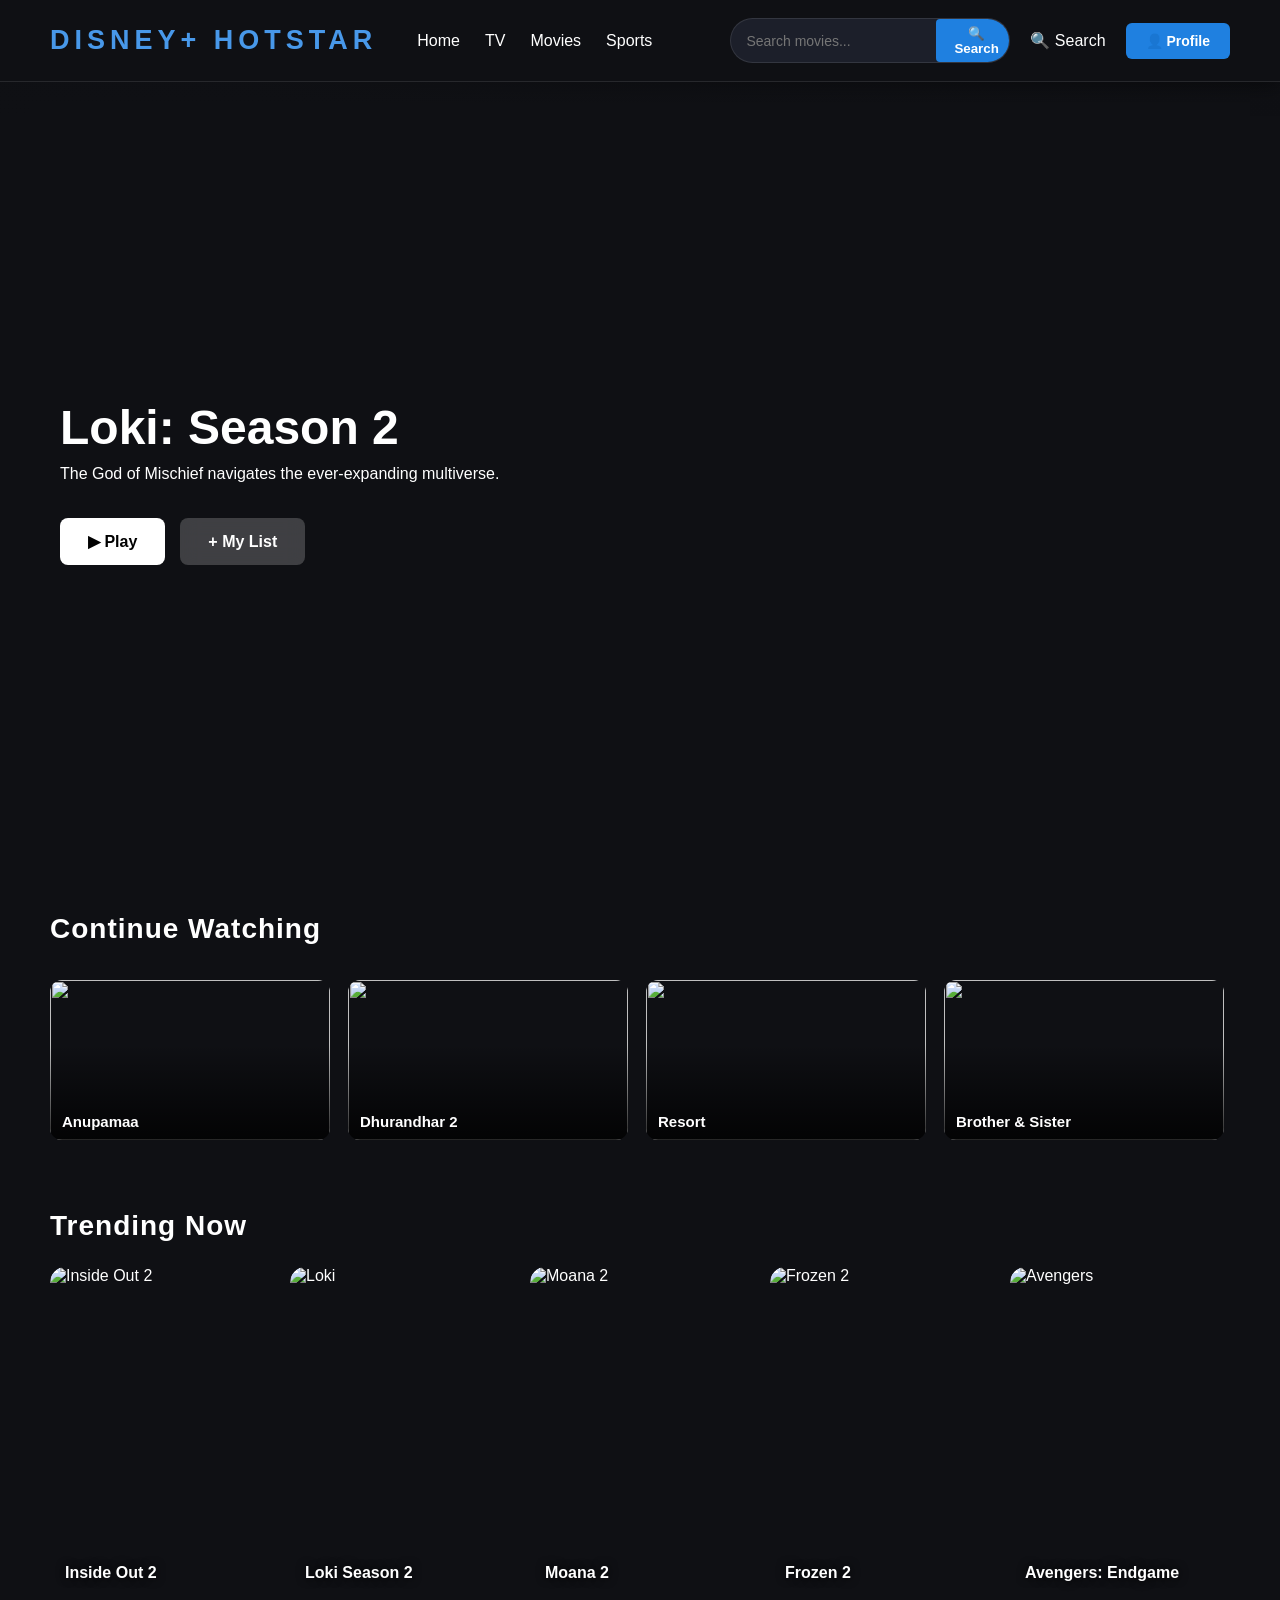
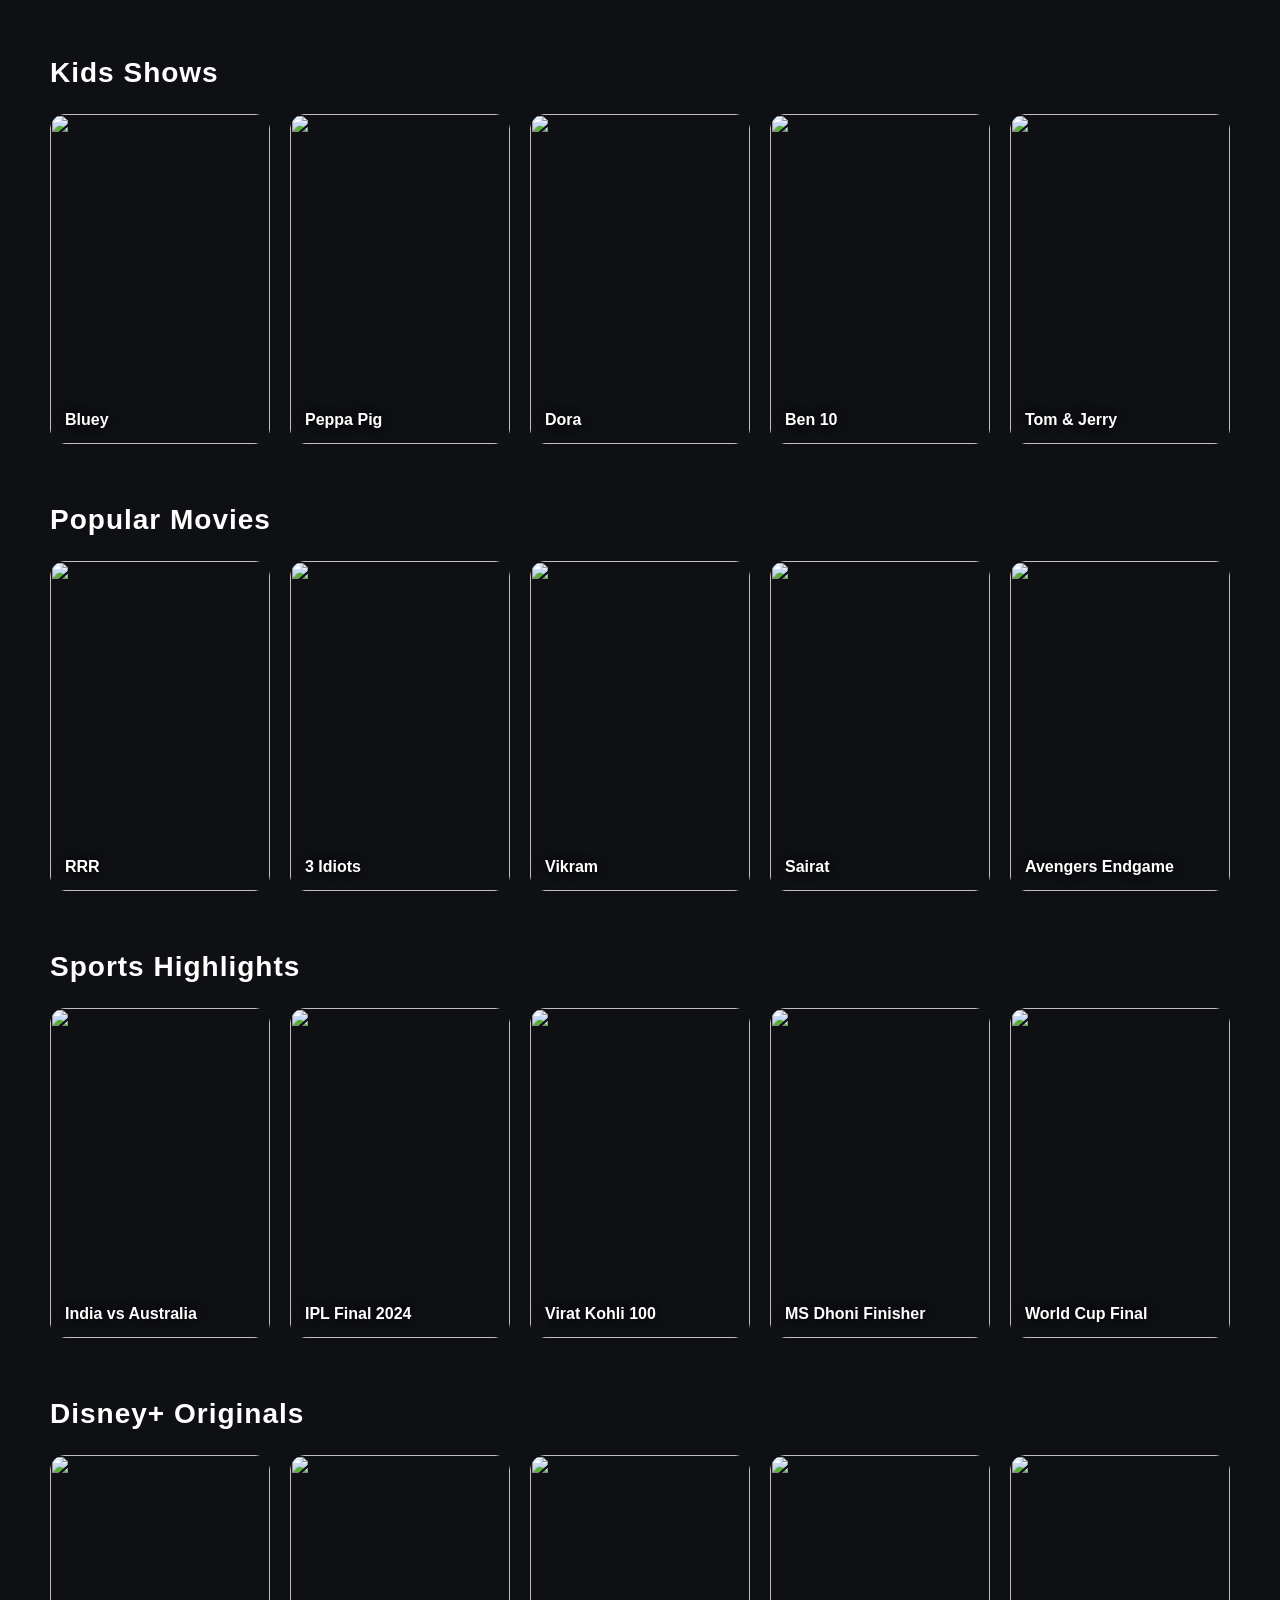
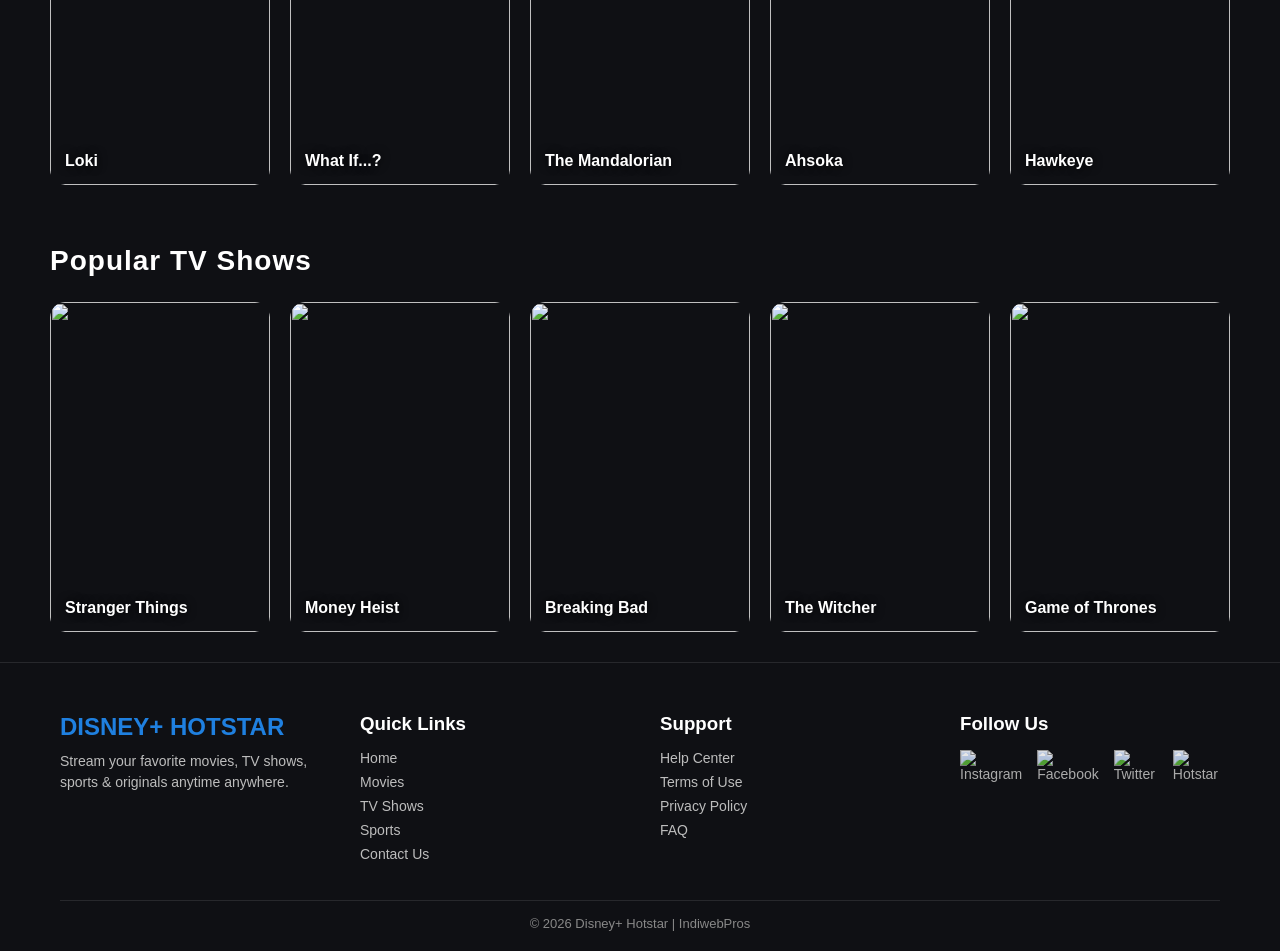
==== commit bb1f52ad: "Add search link to navigation in index.html" ====
--- a/index.html
+++ b/index.html
@@ -23,7 +23,7 @@
     <input type="text" placeholder="Search movies..." />
     <button>🔍Search</button>
 </div>
-
+    <a href="search.html" class="nav-btn">🔍 Search</a>
     <a href="profile.html" class="profile-link">👤 Profile</a>
 
 </div>
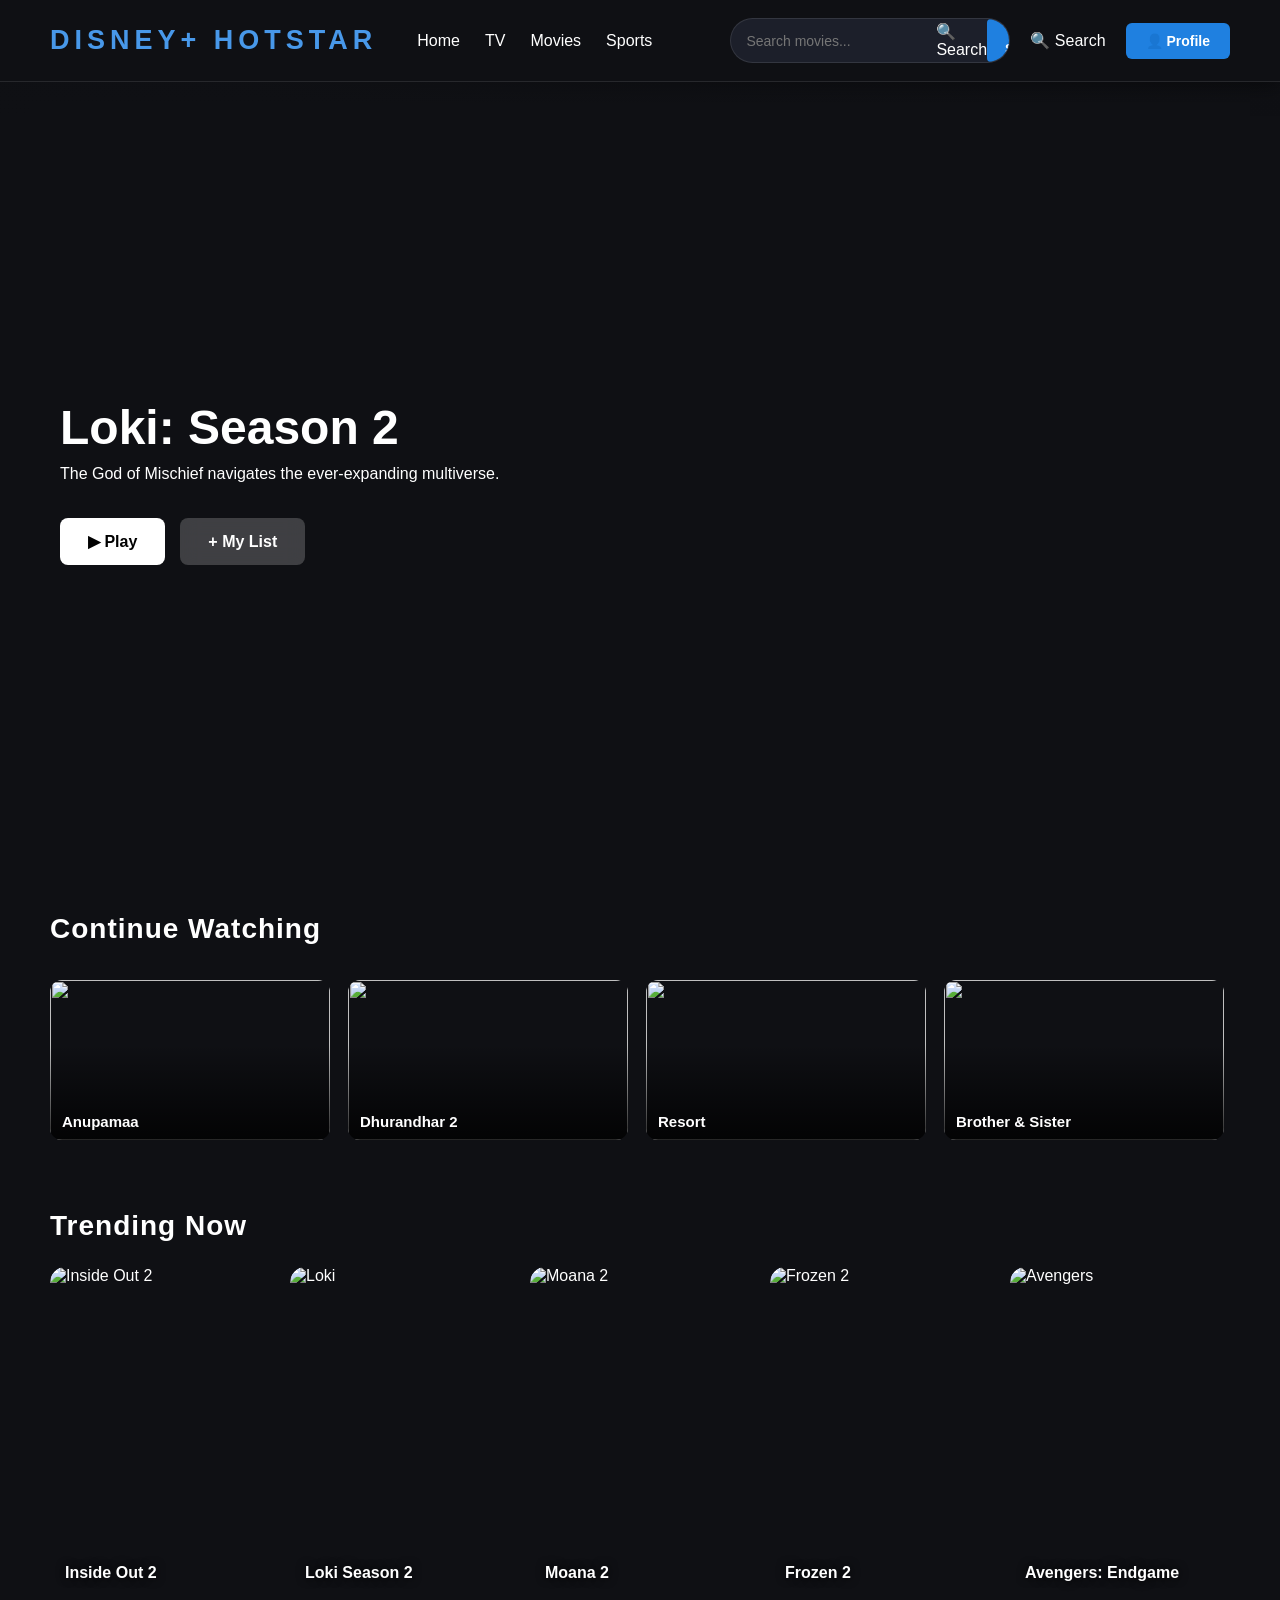
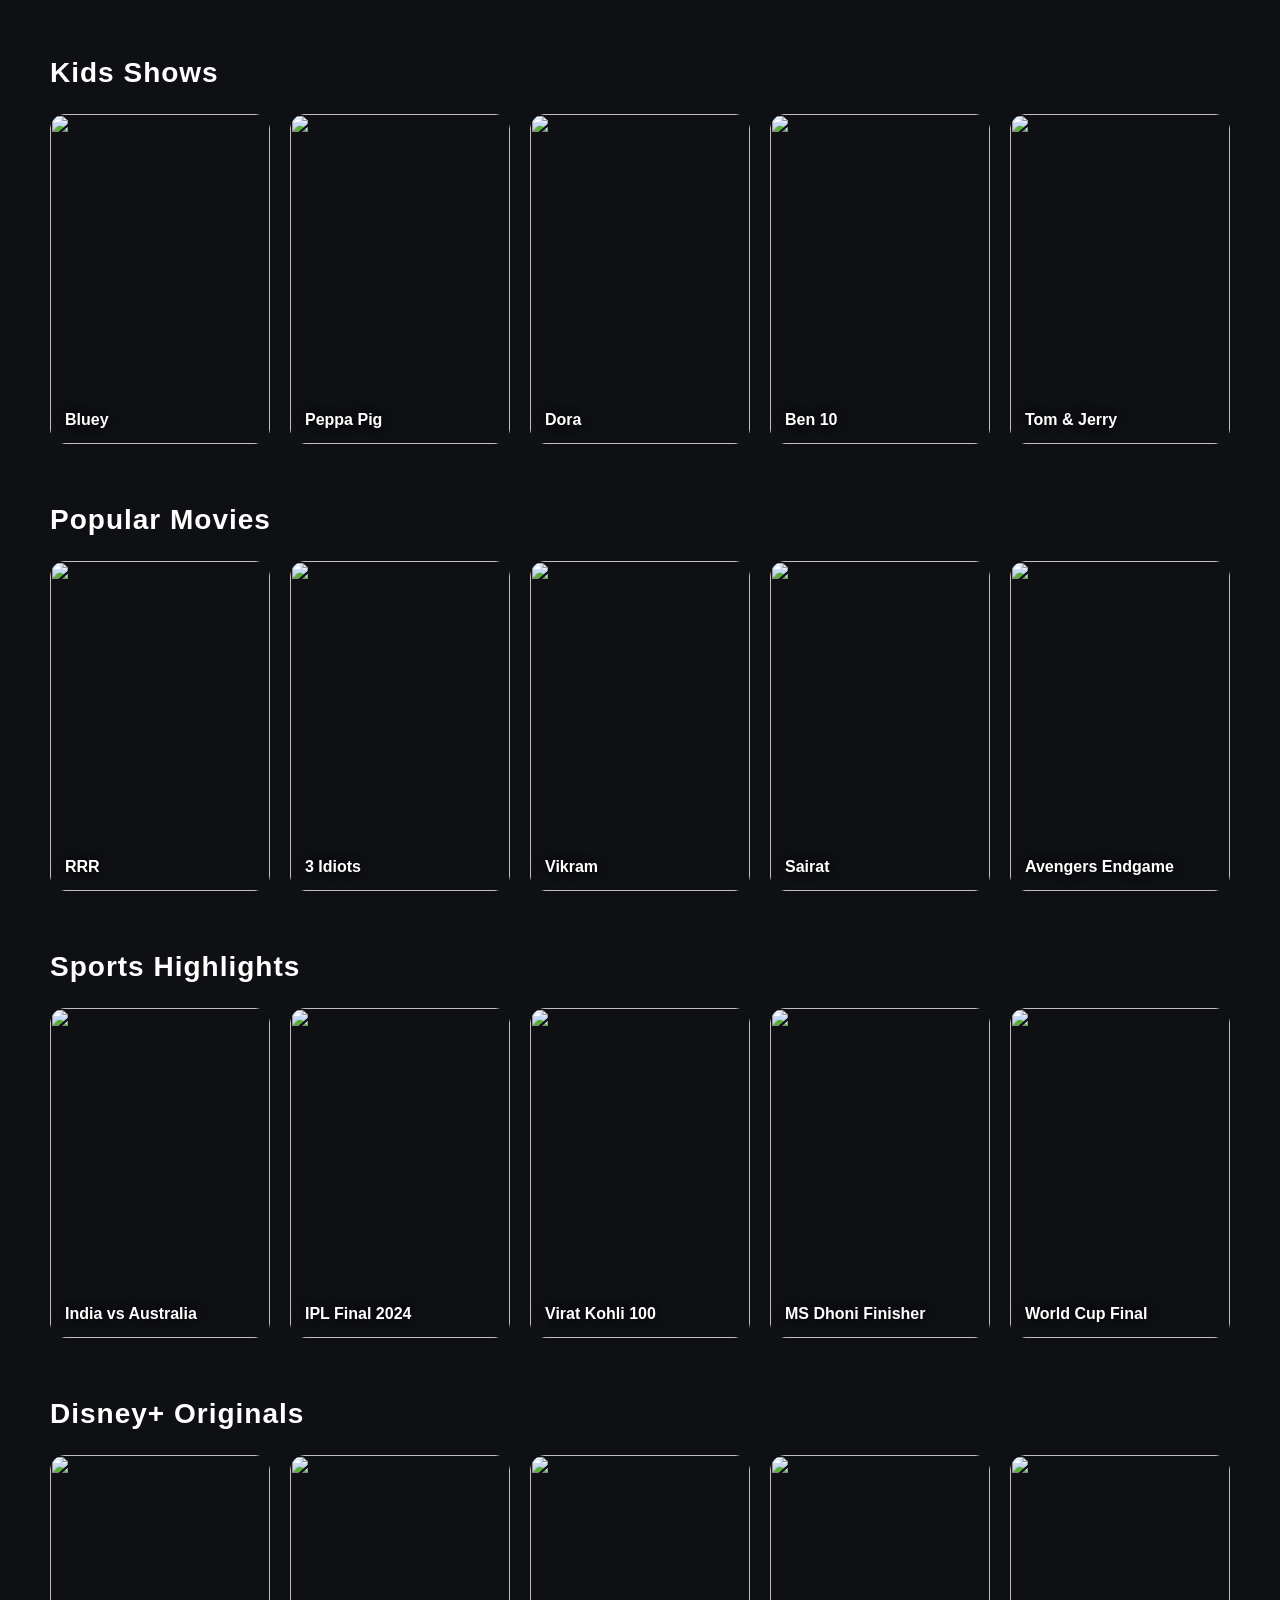
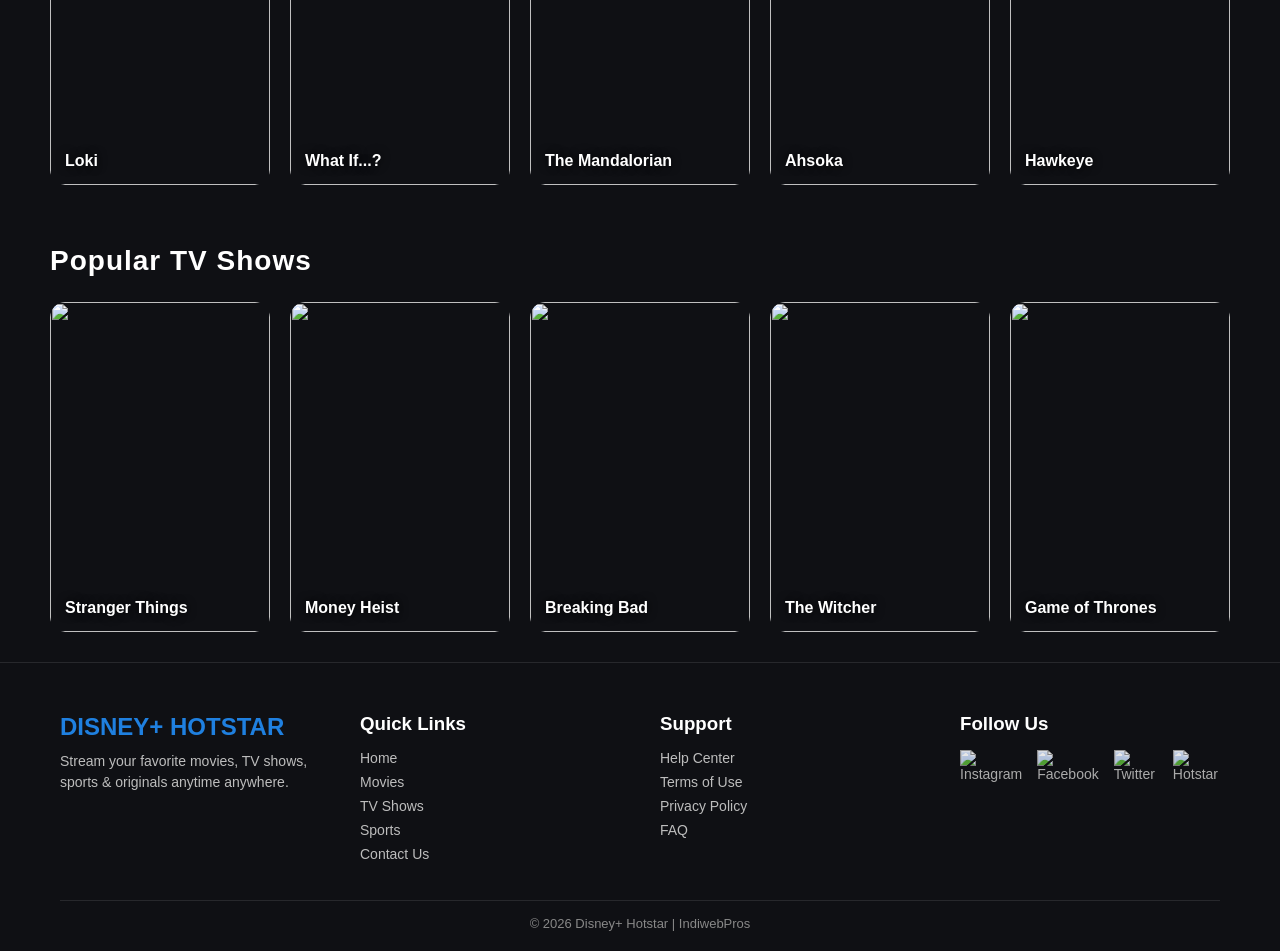
==== commit 28aeeb40: "Add search link to user actions in index.html" ====
--- a/index.html
+++ b/index.html
@@ -21,6 +21,7 @@
 
 <div class="search">
     <input type="text" placeholder="Search movies..." />
+  <a href="search.html" class="nav-btn">🔍 Search</a>
     <button>🔍Search</button>
 </div>
     <a href="search.html" class="nav-btn">🔍 Search</a>
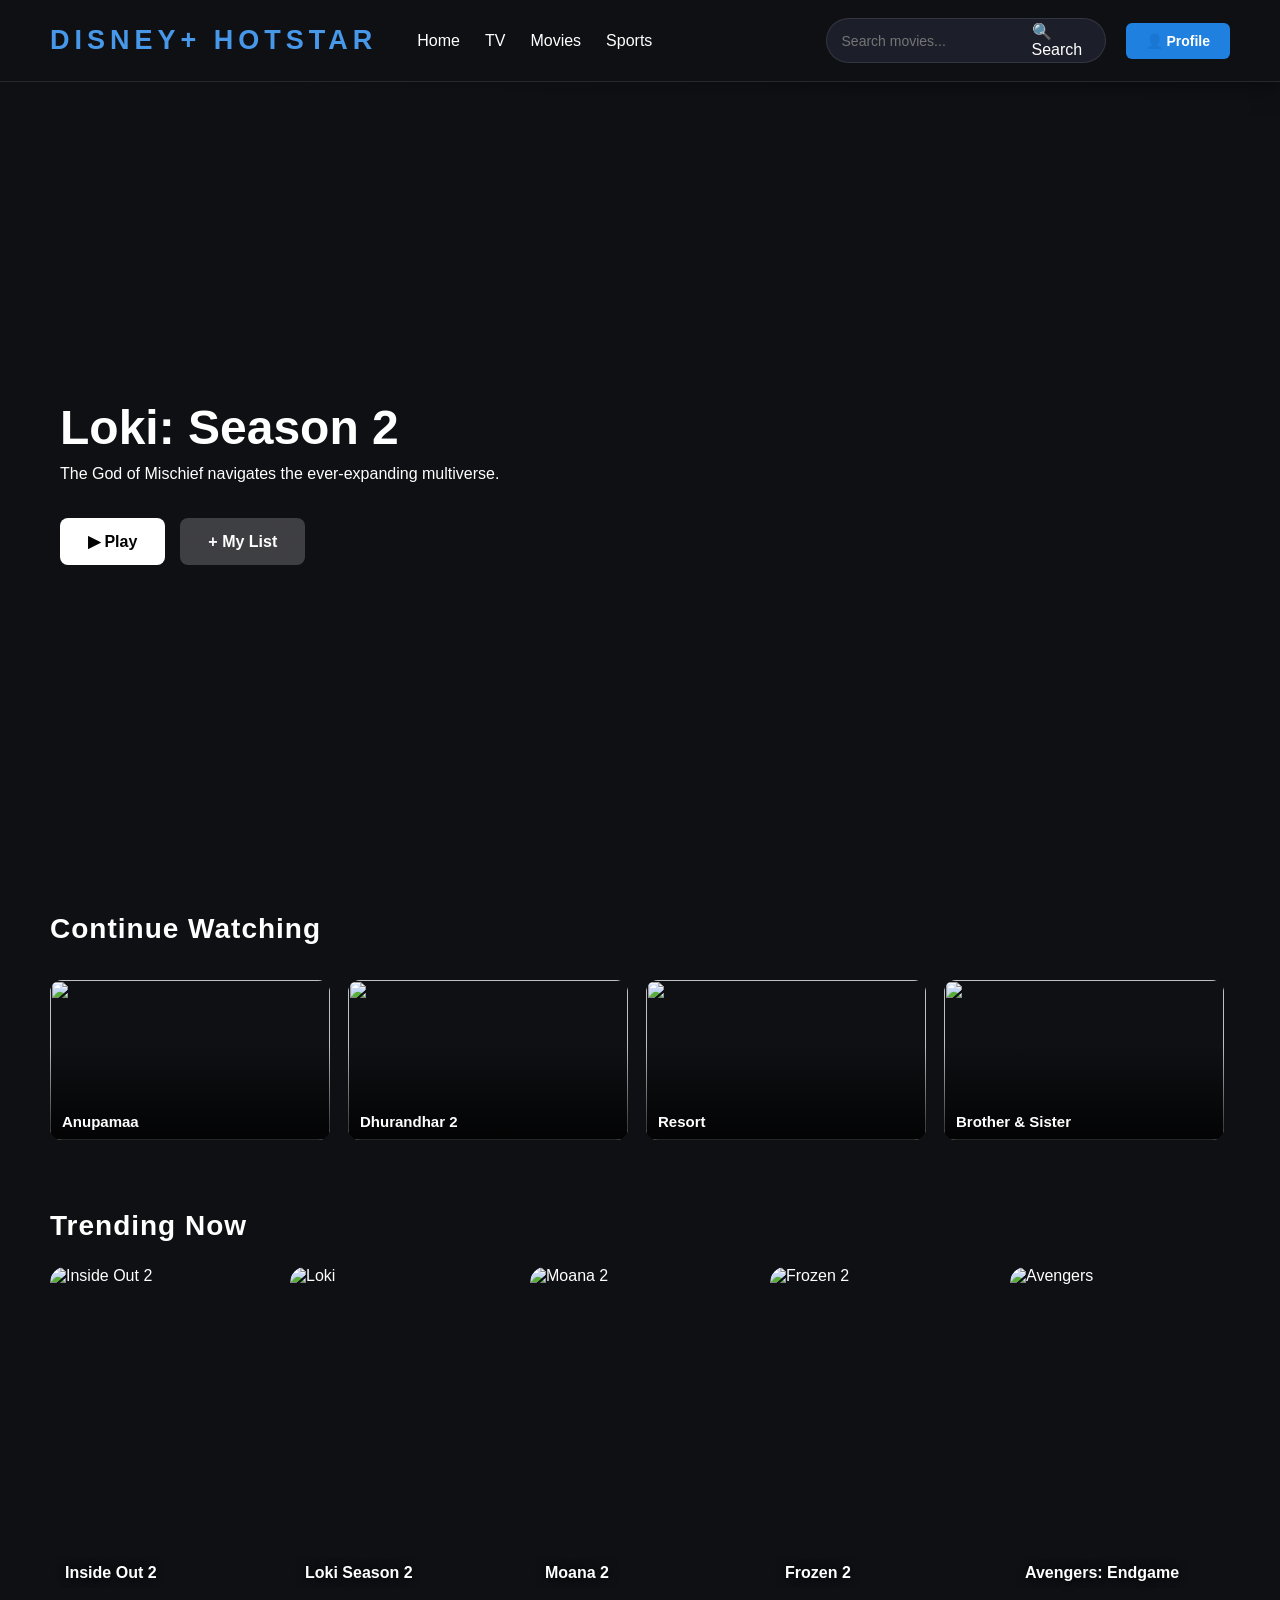
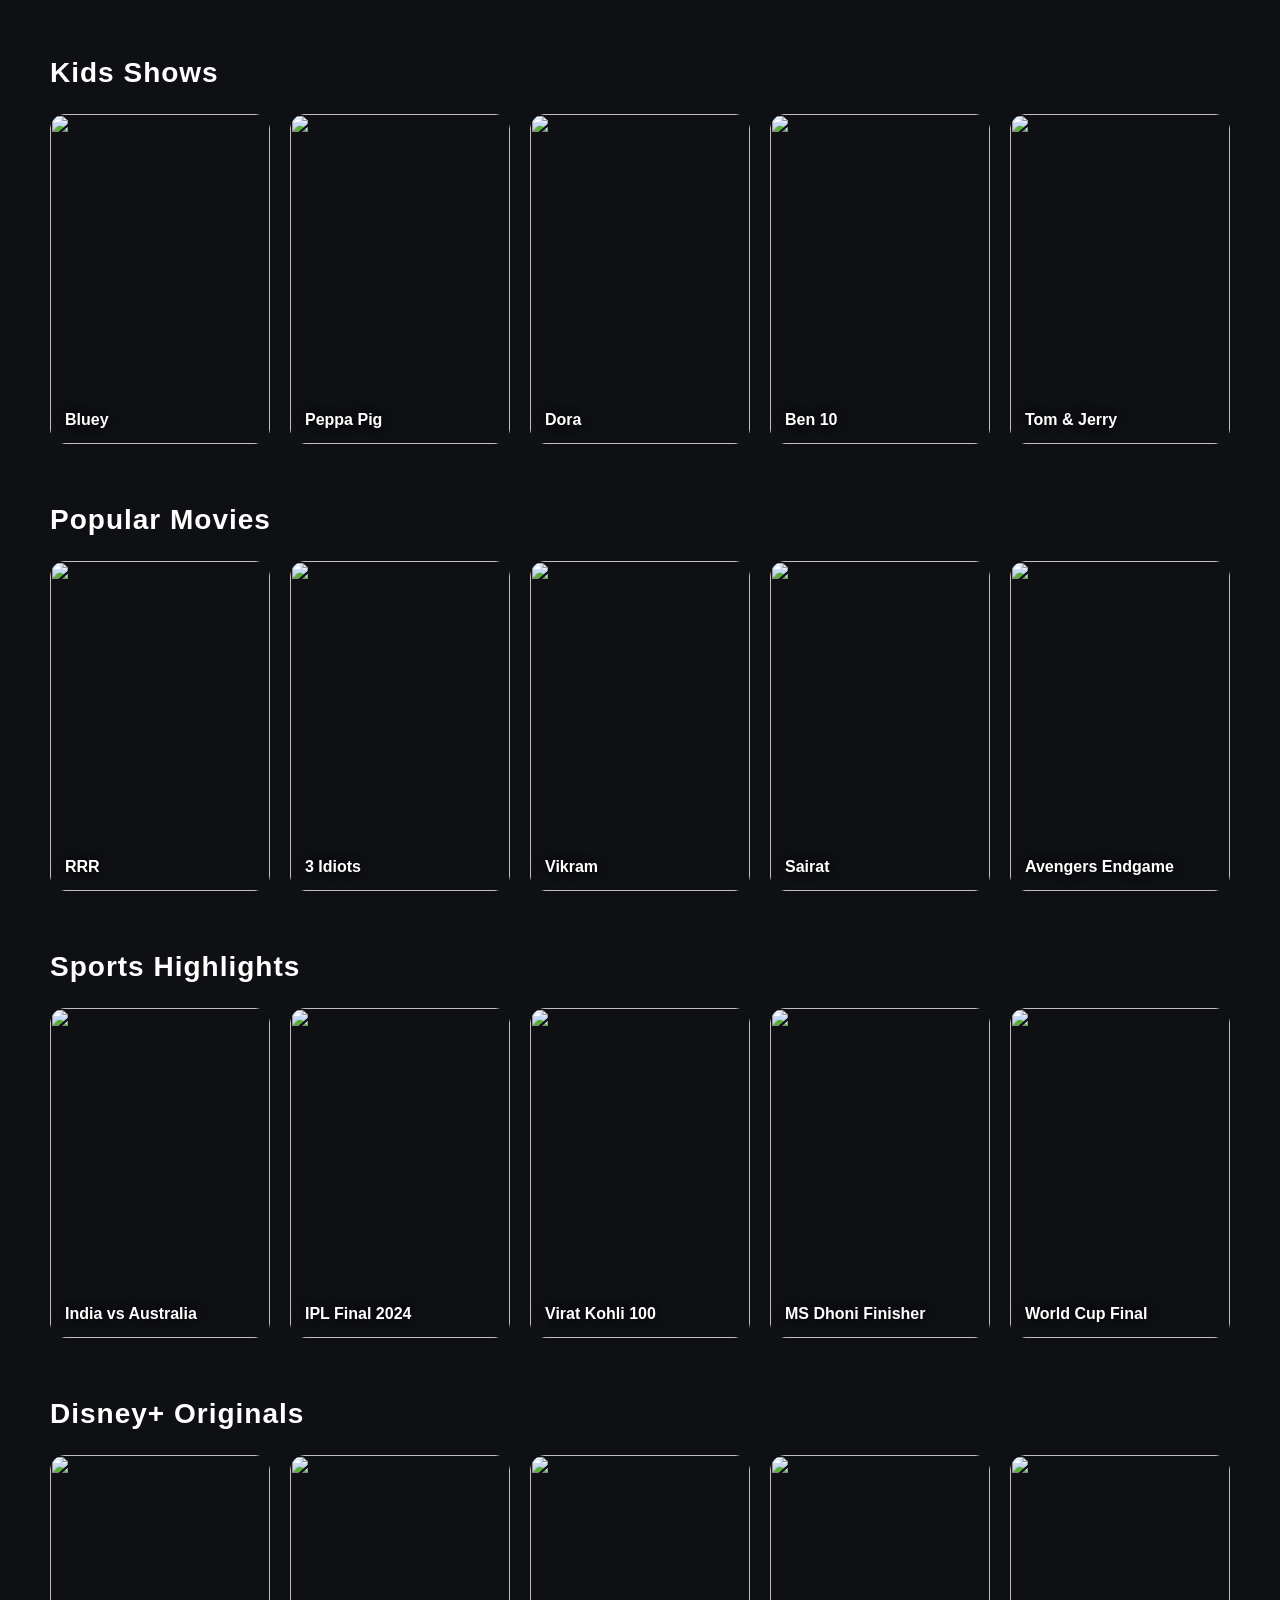
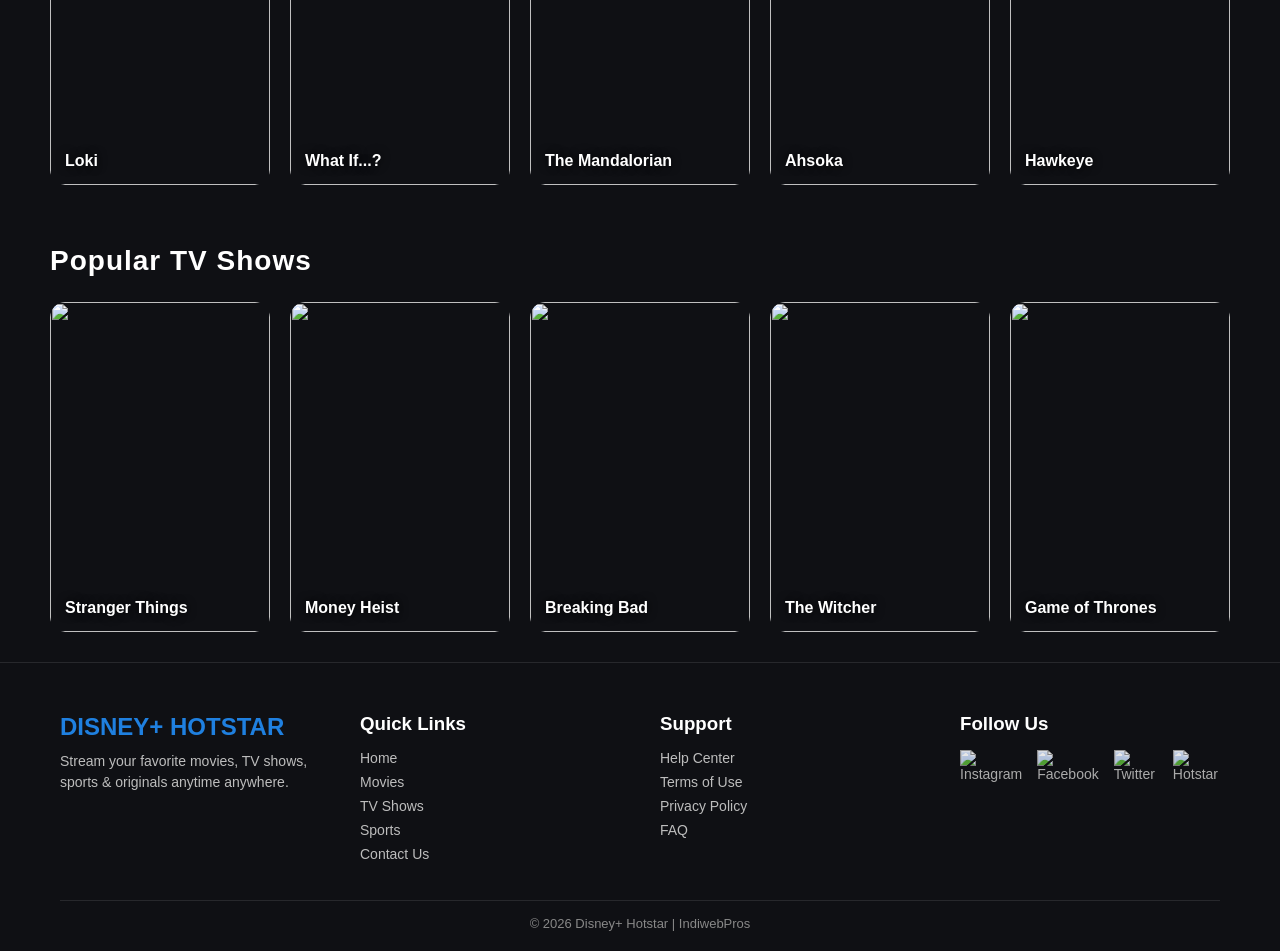
==== commit 89a0b050: "Remove duplicate search button from index.html" ====
--- a/index.html
+++ b/index.html
@@ -22,9 +22,7 @@
 <div class="search">
     <input type="text" placeholder="Search movies..." />
   <a href="search.html" class="nav-btn">🔍 Search</a>
-    <button>🔍Search</button>
-</div>
-    <a href="search.html" class="nav-btn">🔍 Search</a>
+</div>
     <a href="profile.html" class="profile-link">👤 Profile</a>
 
 </div>
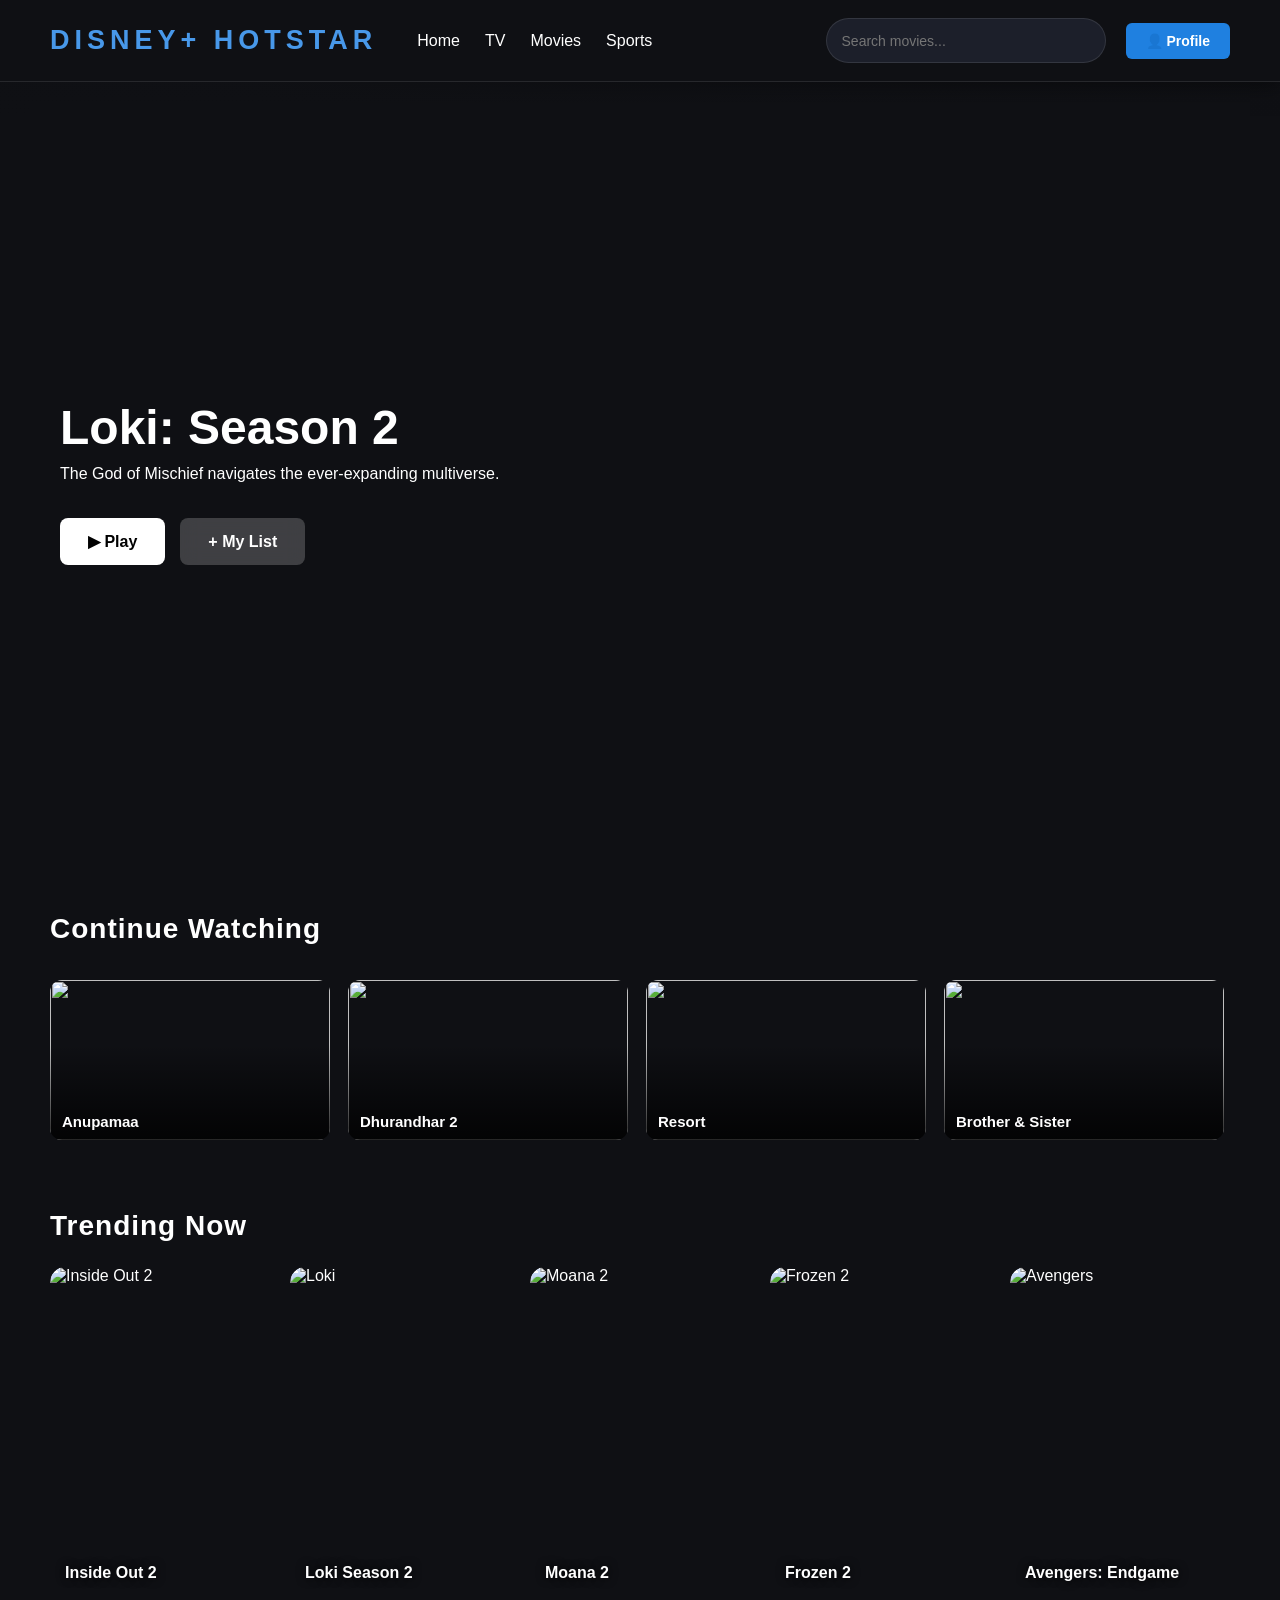
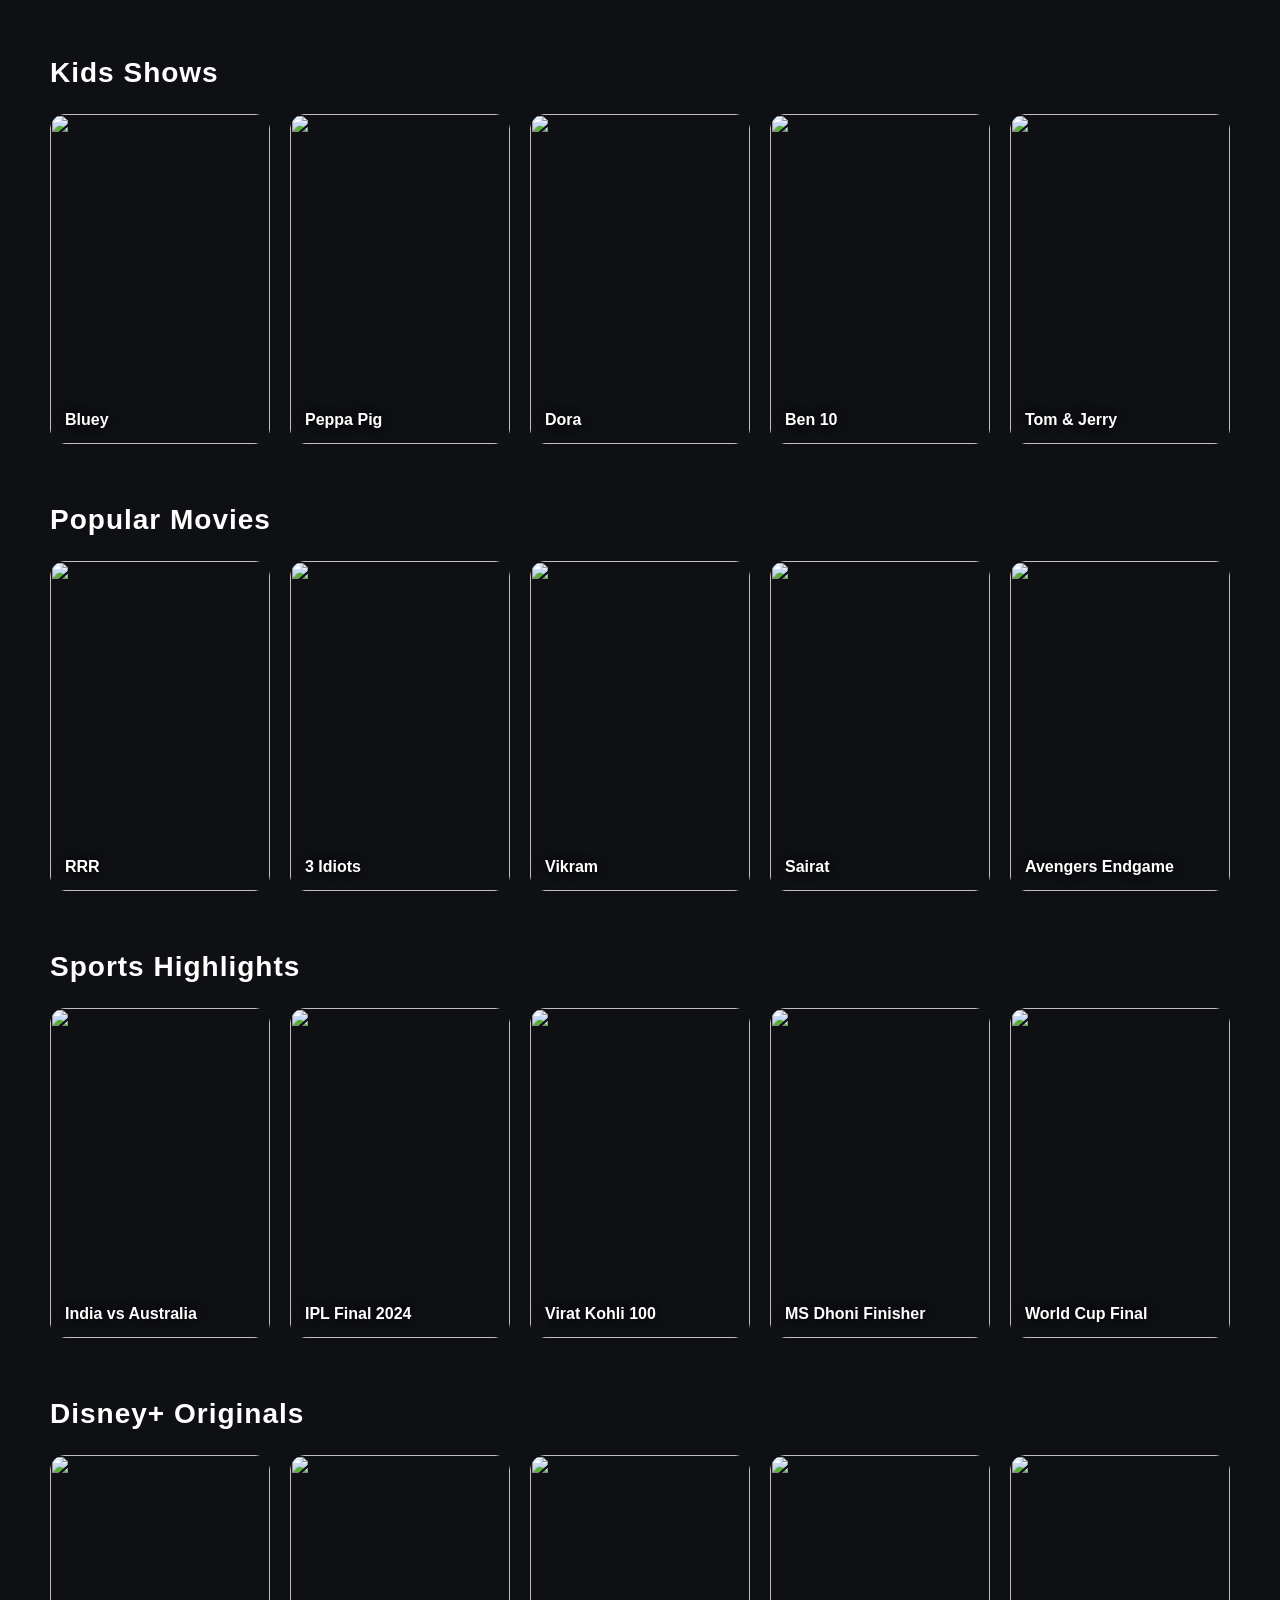
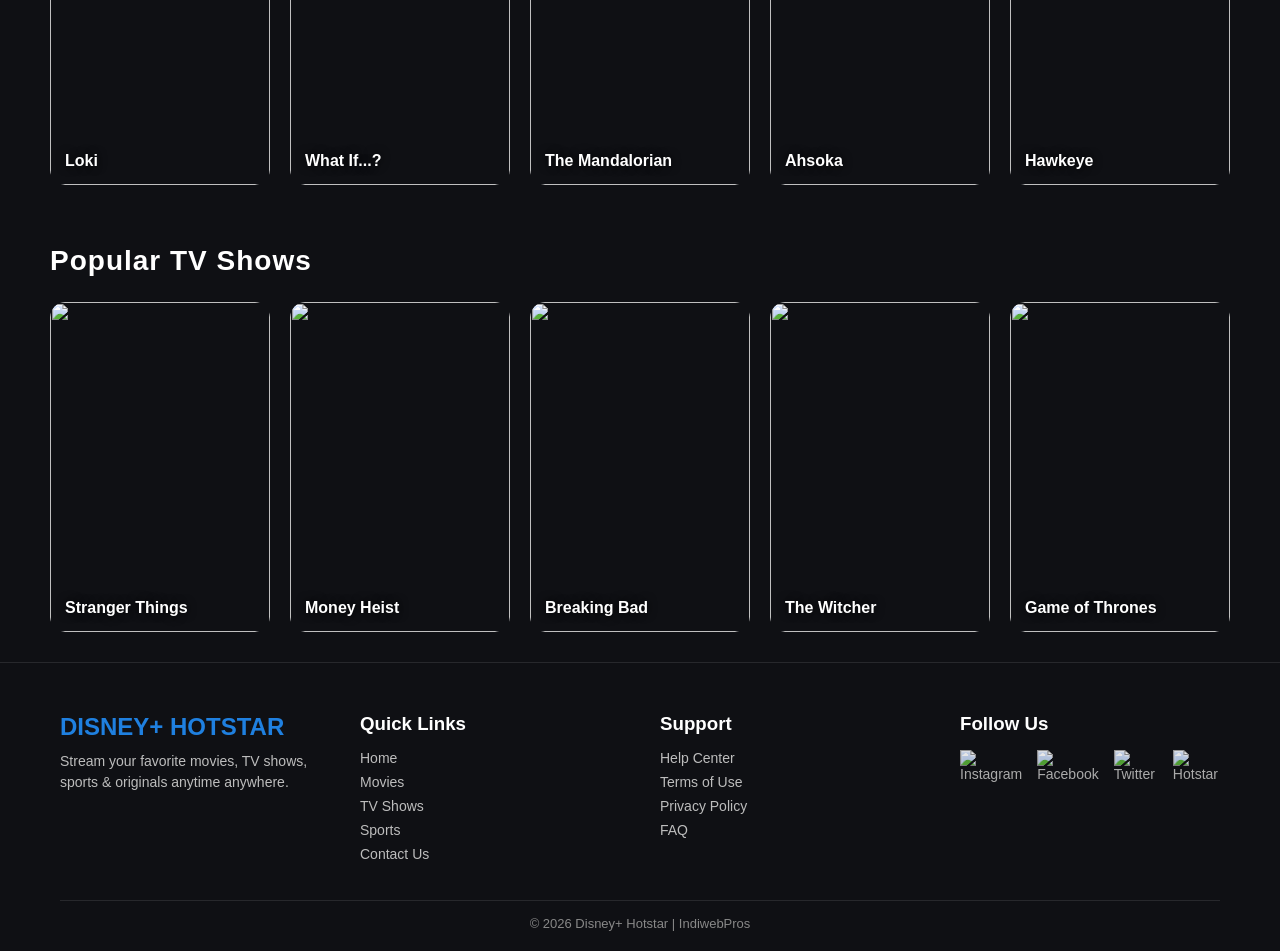
==== commit efeea899: "Remove search button from user actions Removed the search button link from the user actions." ====
--- a/index.html
+++ b/index.html
@@ -21,7 +21,7 @@
 
 <div class="search">
     <input type="text" placeholder="Search movies..." />
-  <a href="search.html" class="nav-btn">🔍 Search</a>
+  <a href="search.html" class="nav-btn"></a>
 </div>
     <a href="profile.html" class="profile-link">👤 Profile</a>
 
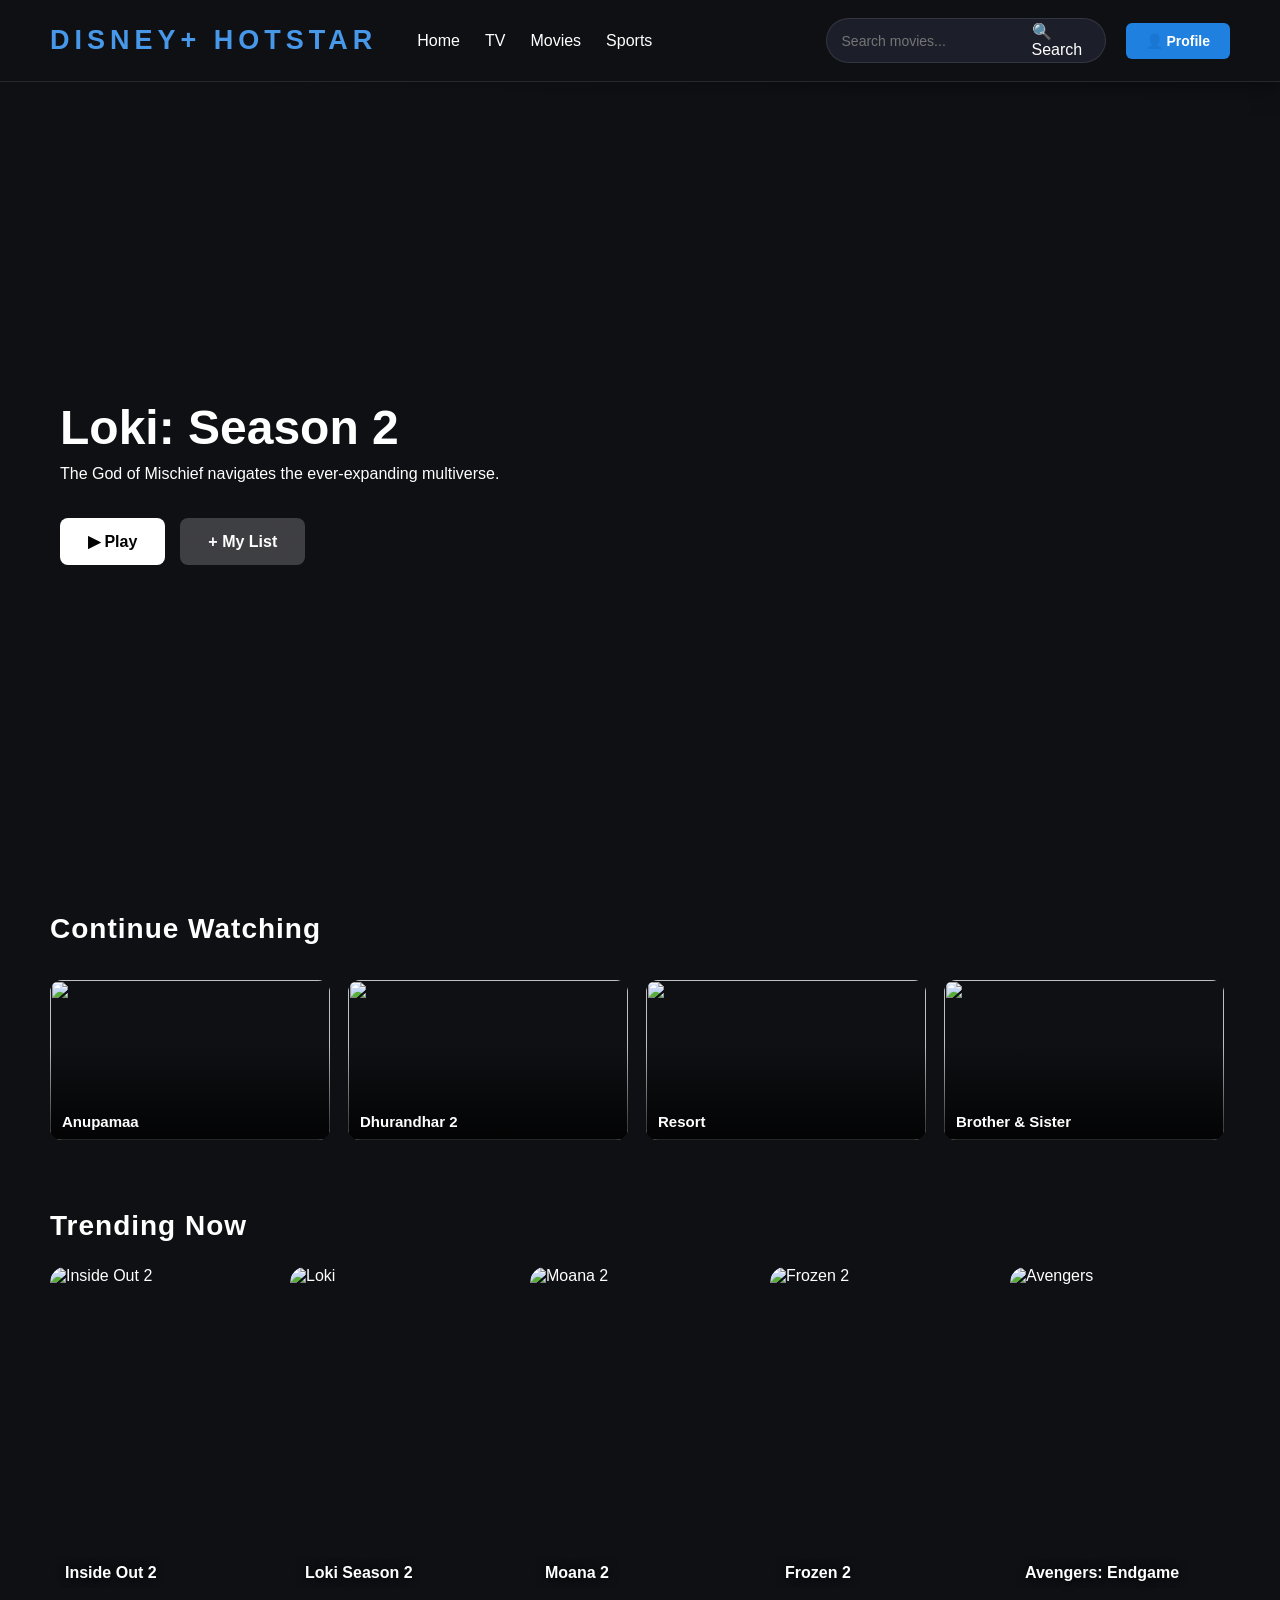
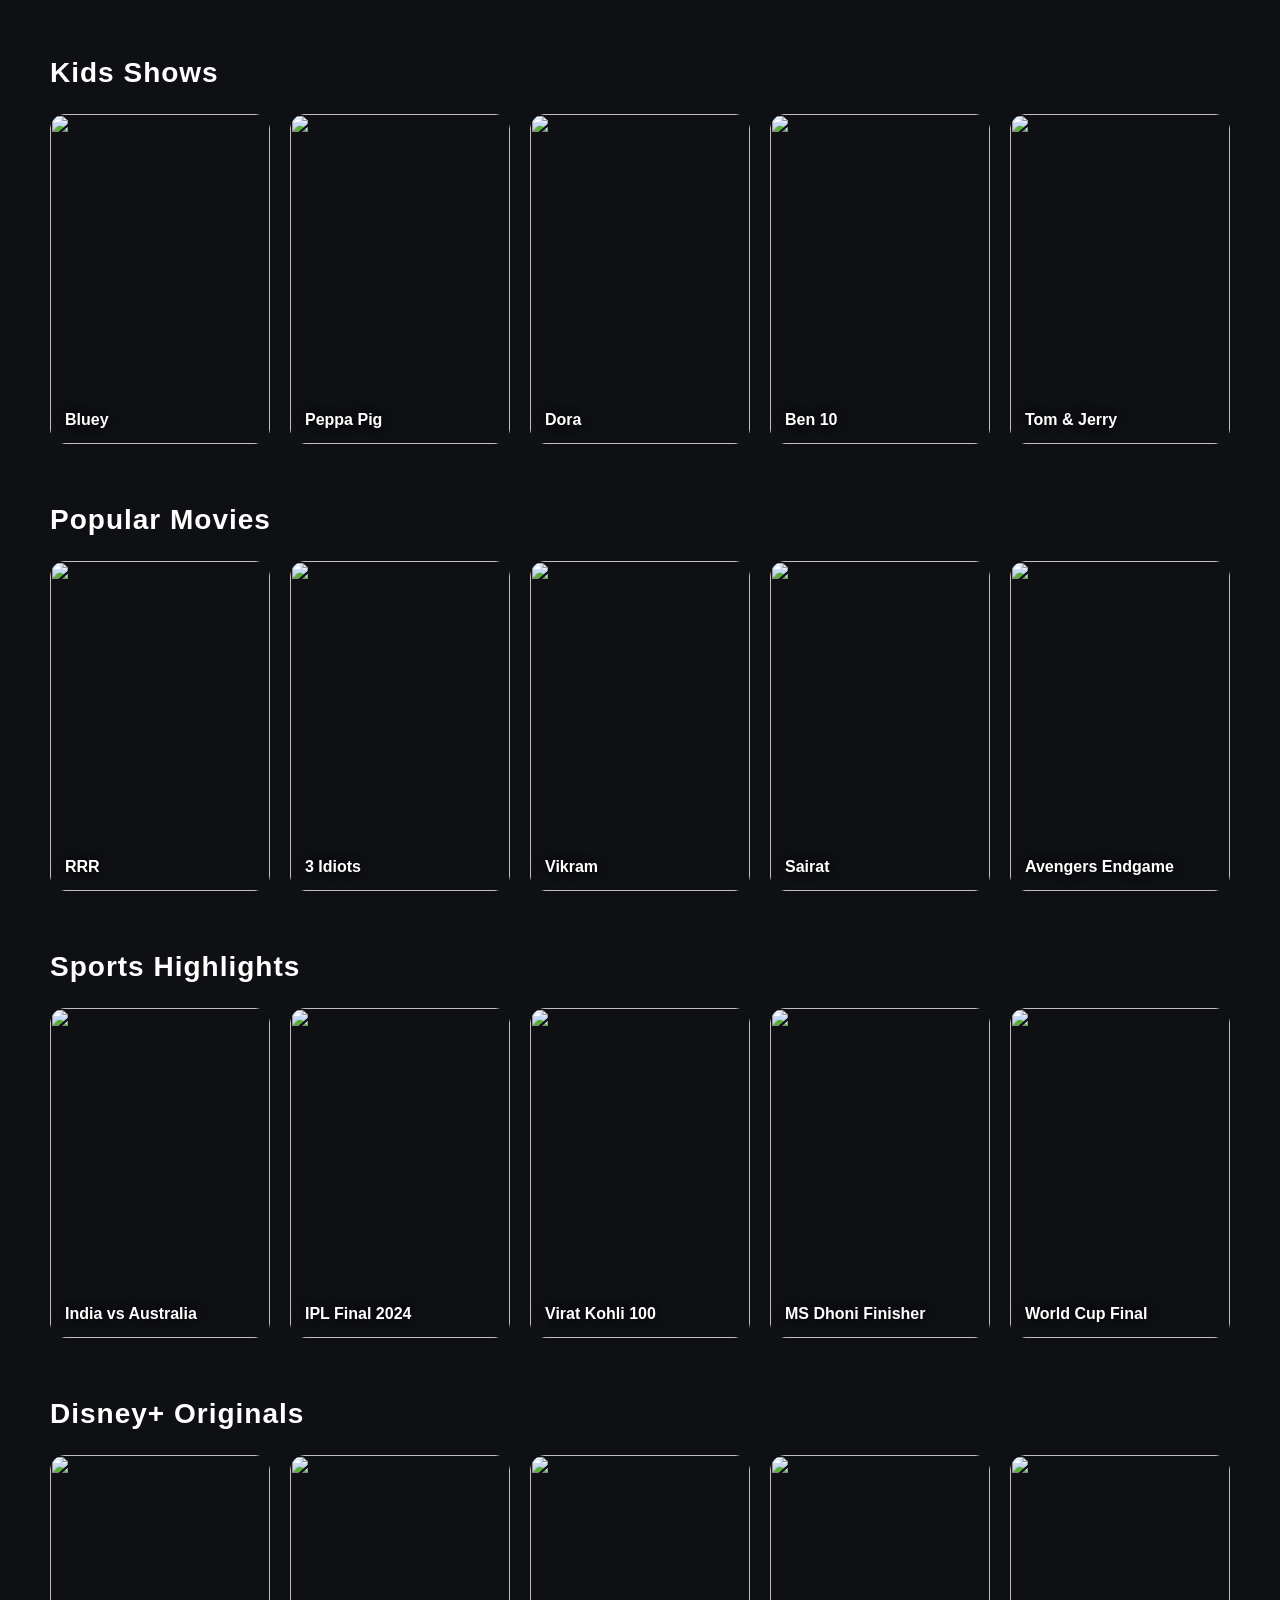
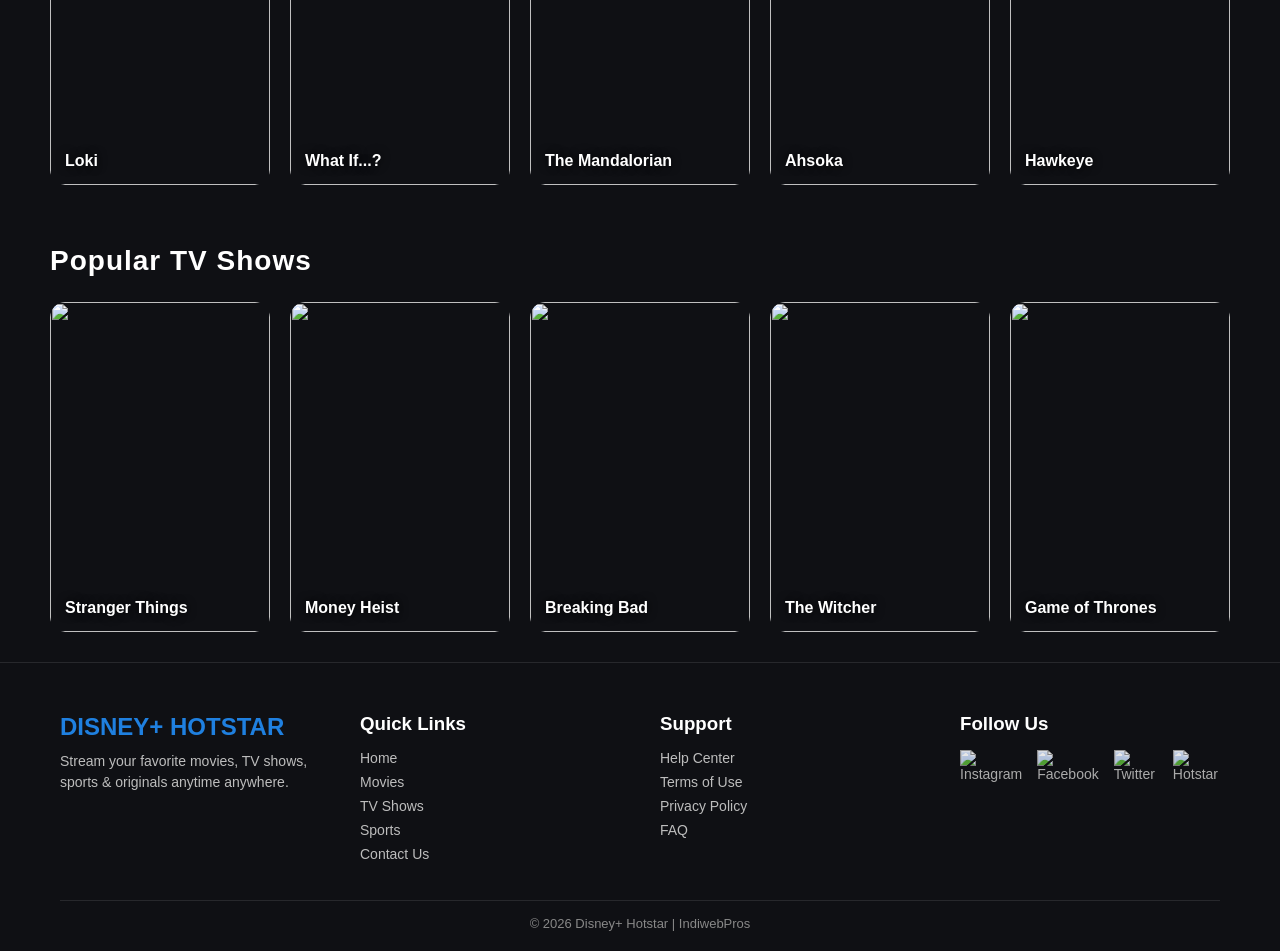
==== commit 4bfb01ec: "Add search button text to navigation link" ====
--- a/index.html
+++ b/index.html
@@ -21,7 +21,7 @@
 
 <div class="search">
     <input type="text" placeholder="Search movies..." />
-  <a href="search.html" class="nav-btn"></a>
+  <a href="search.html" class="nav-btn">🔍 Search</a>
 </div>
     <a href="profile.html" class="profile-link">👤 Profile</a>
 
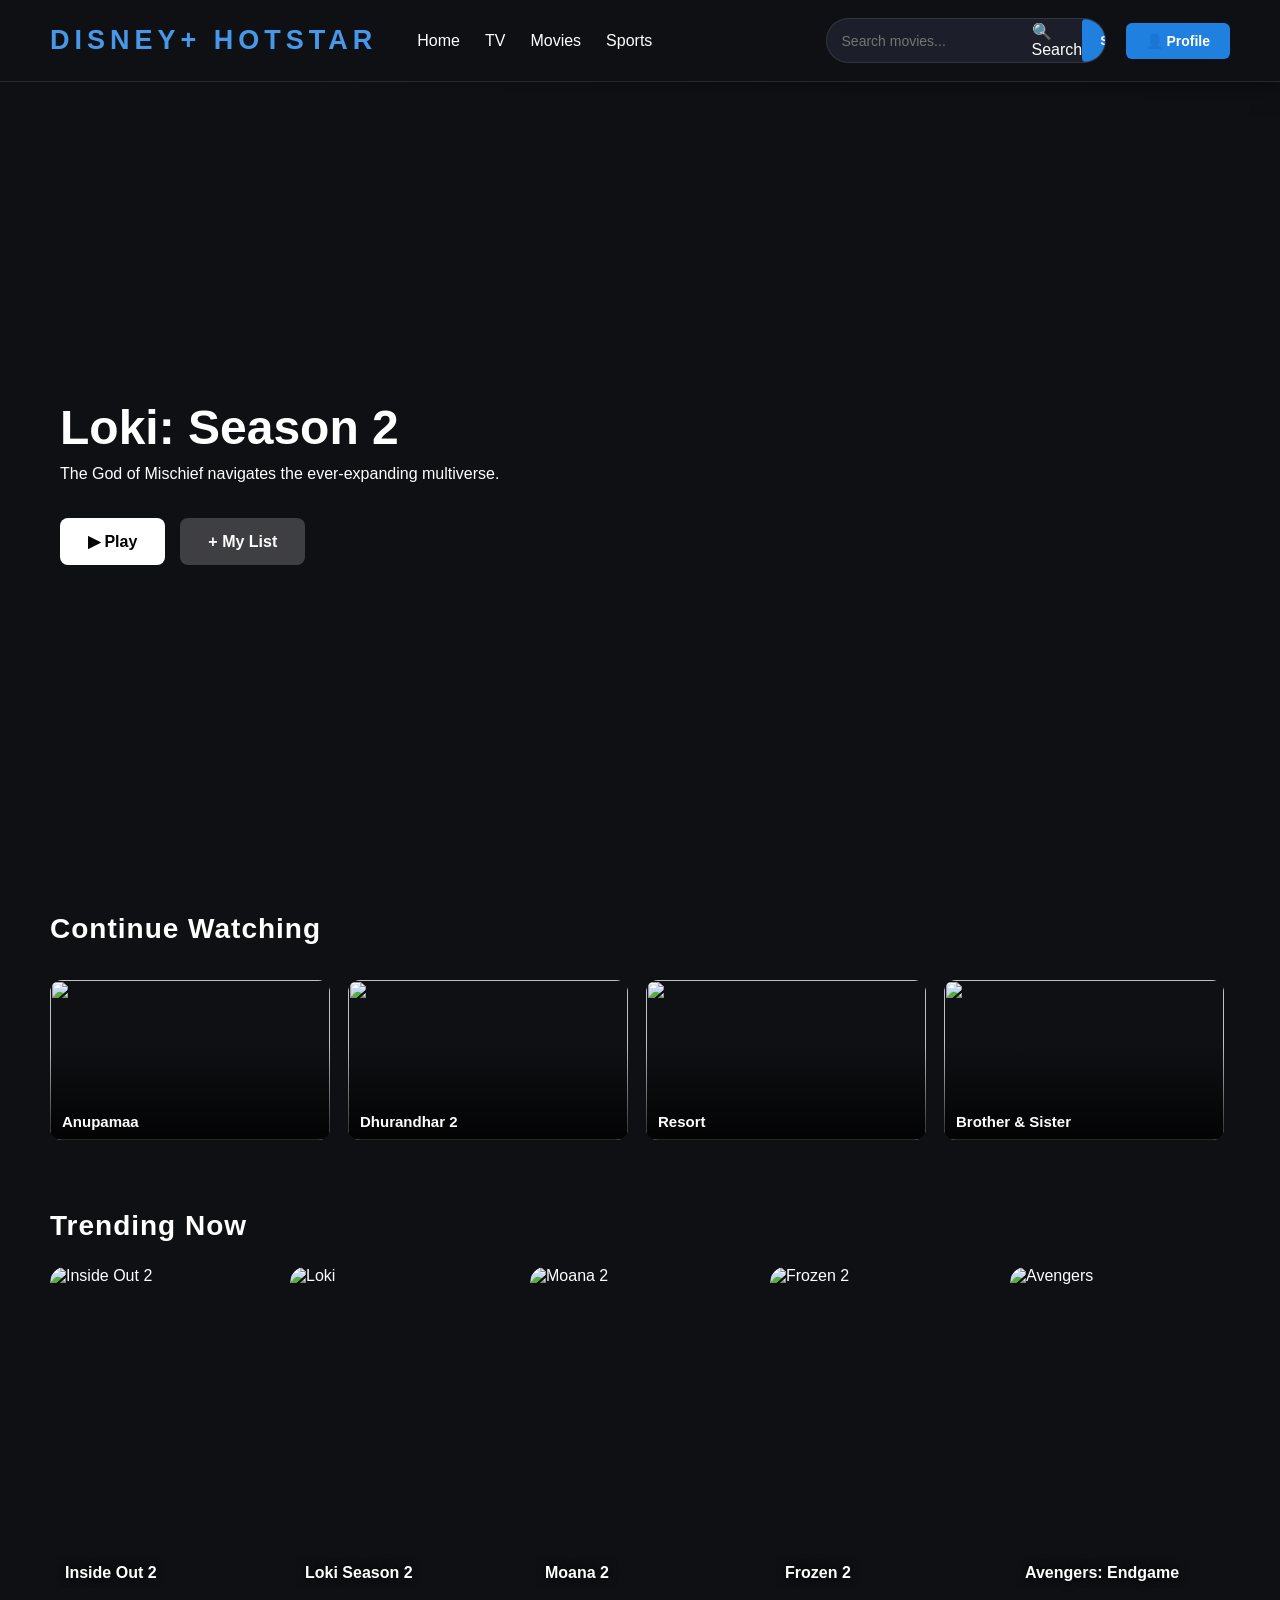
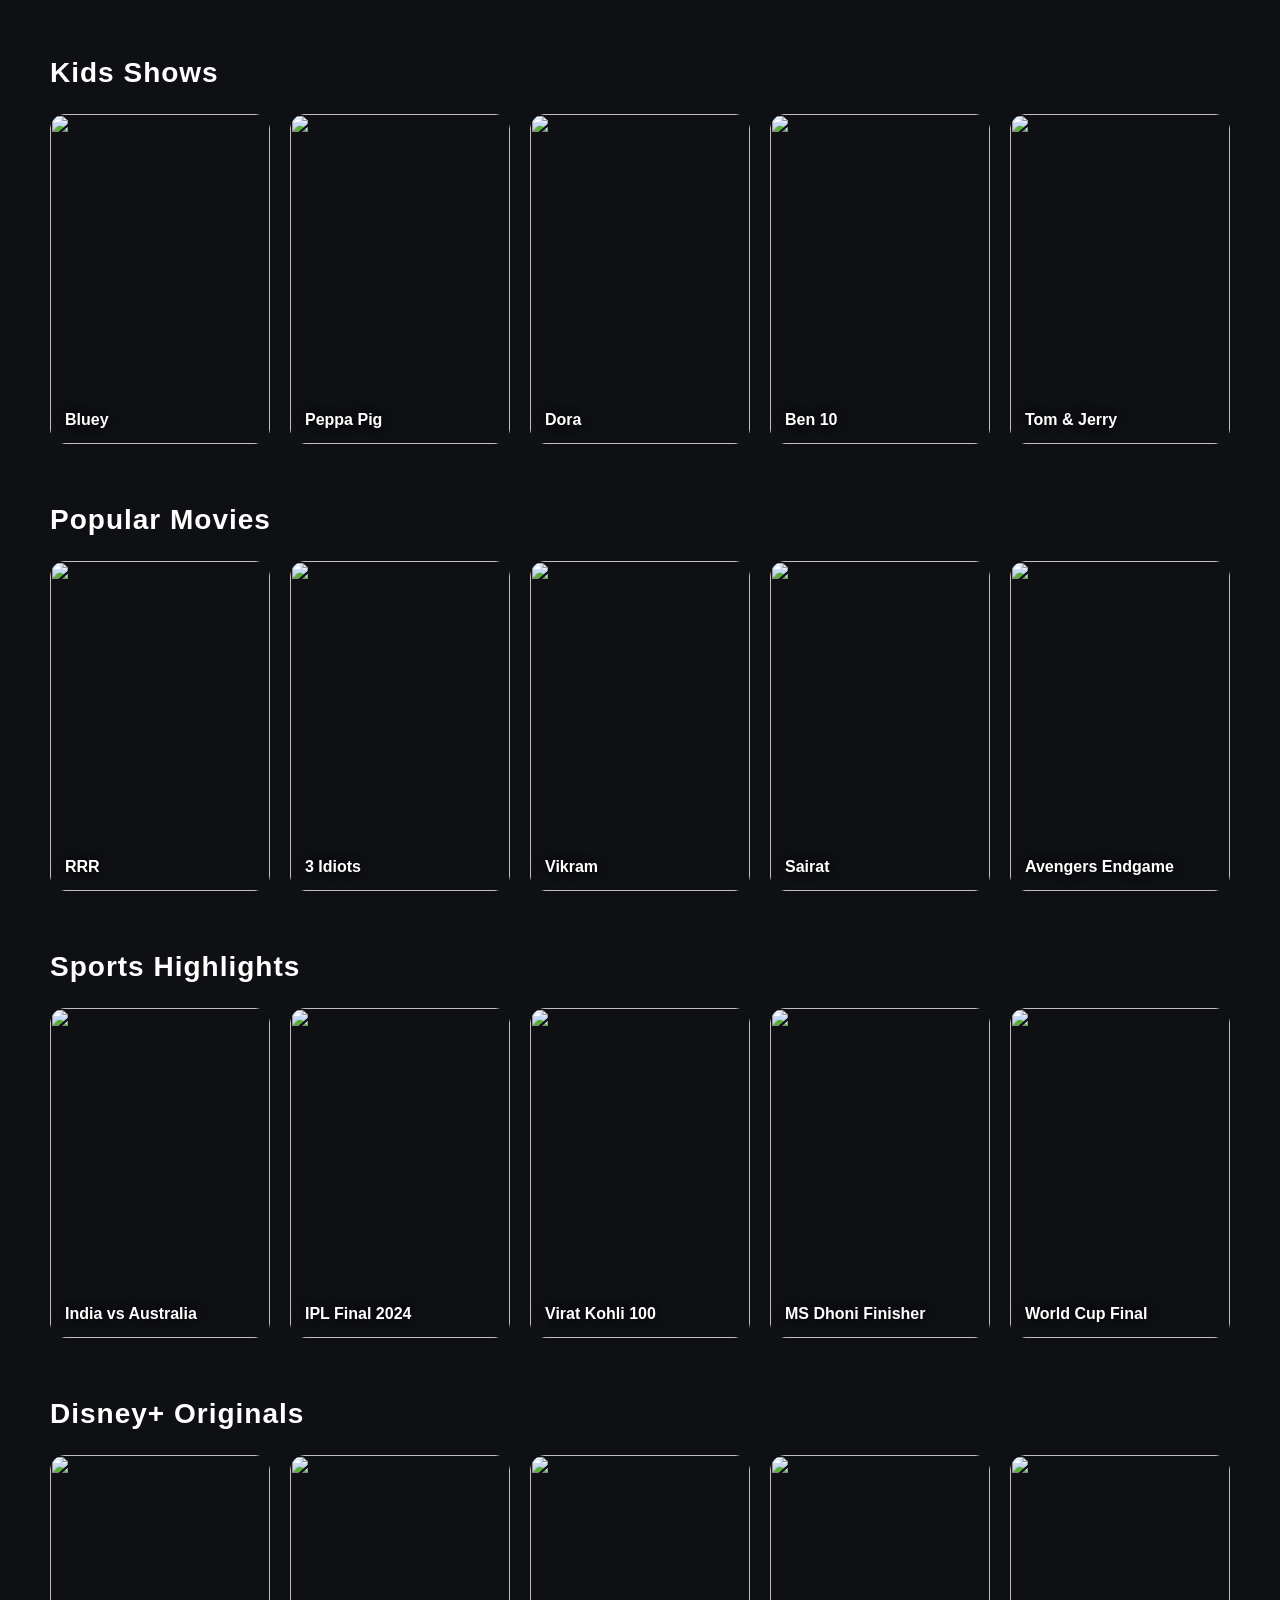
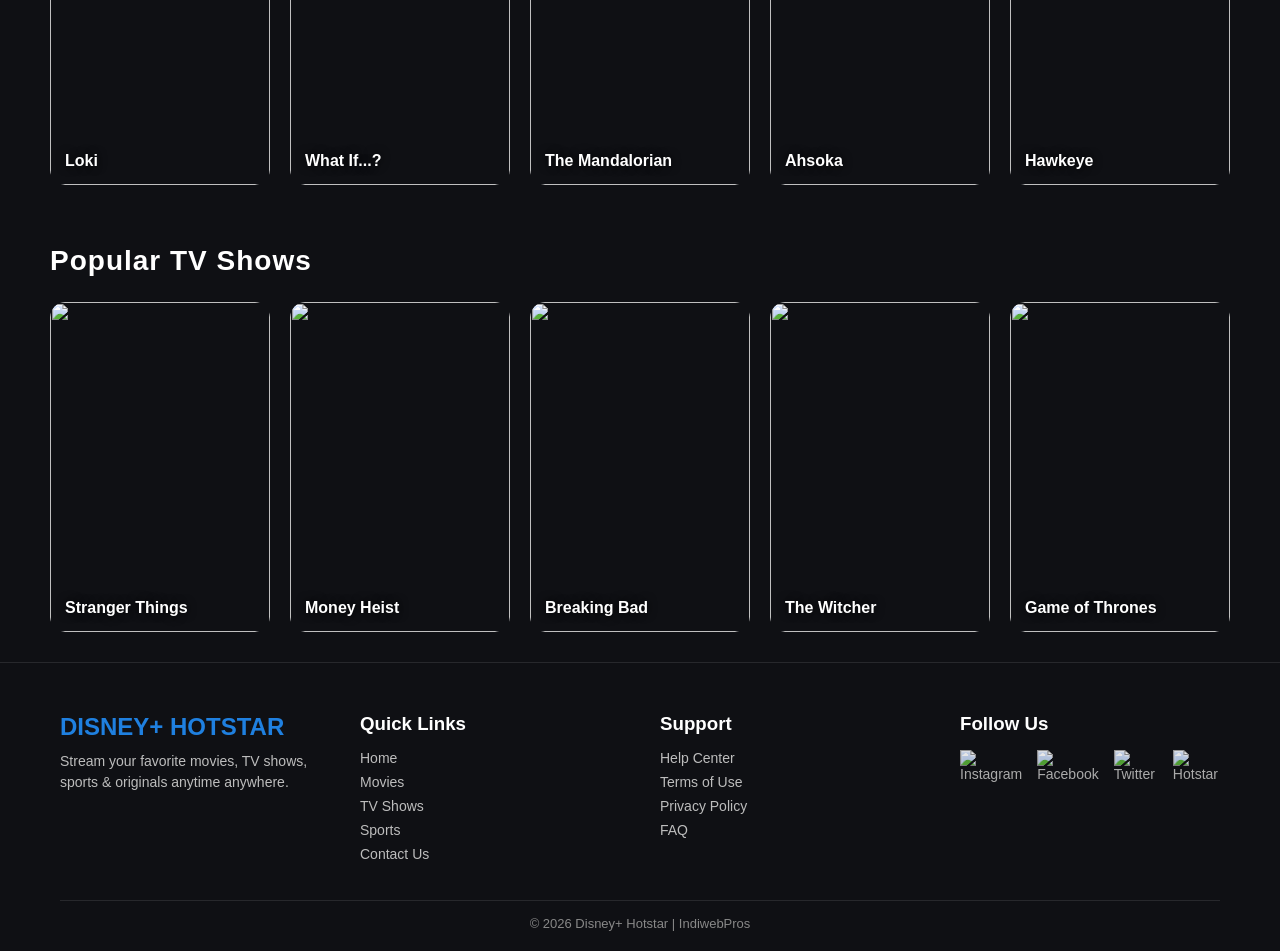
==== commit 54654ca4: "Add search button to the search div" ====
--- a/index.html
+++ b/index.html
@@ -22,6 +22,7 @@
 <div class="search">
     <input type="text" placeholder="Search movies..." />
   <a href="search.html" class="nav-btn">🔍 Search</a>
+    <button type="submit">Search</button>
 </div>
     <a href="profile.html" class="profile-link">👤 Profile</a>
 
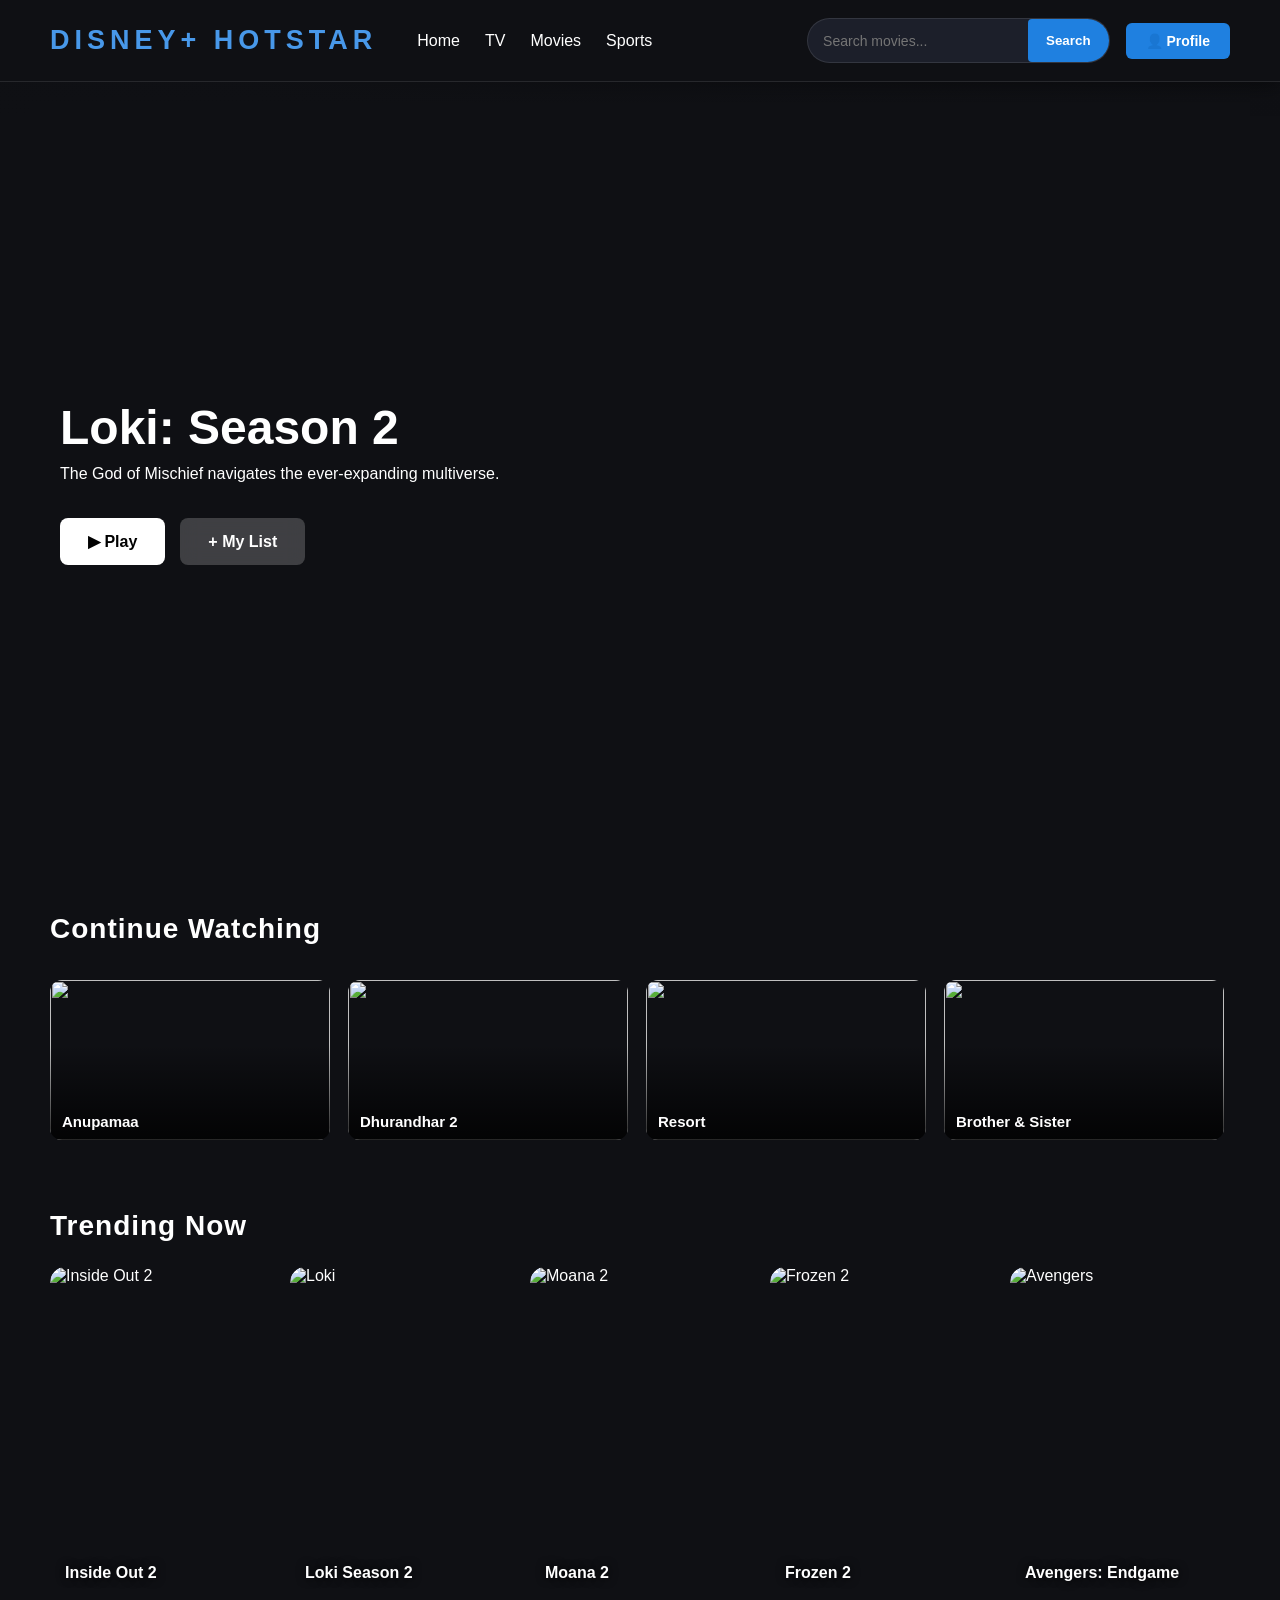
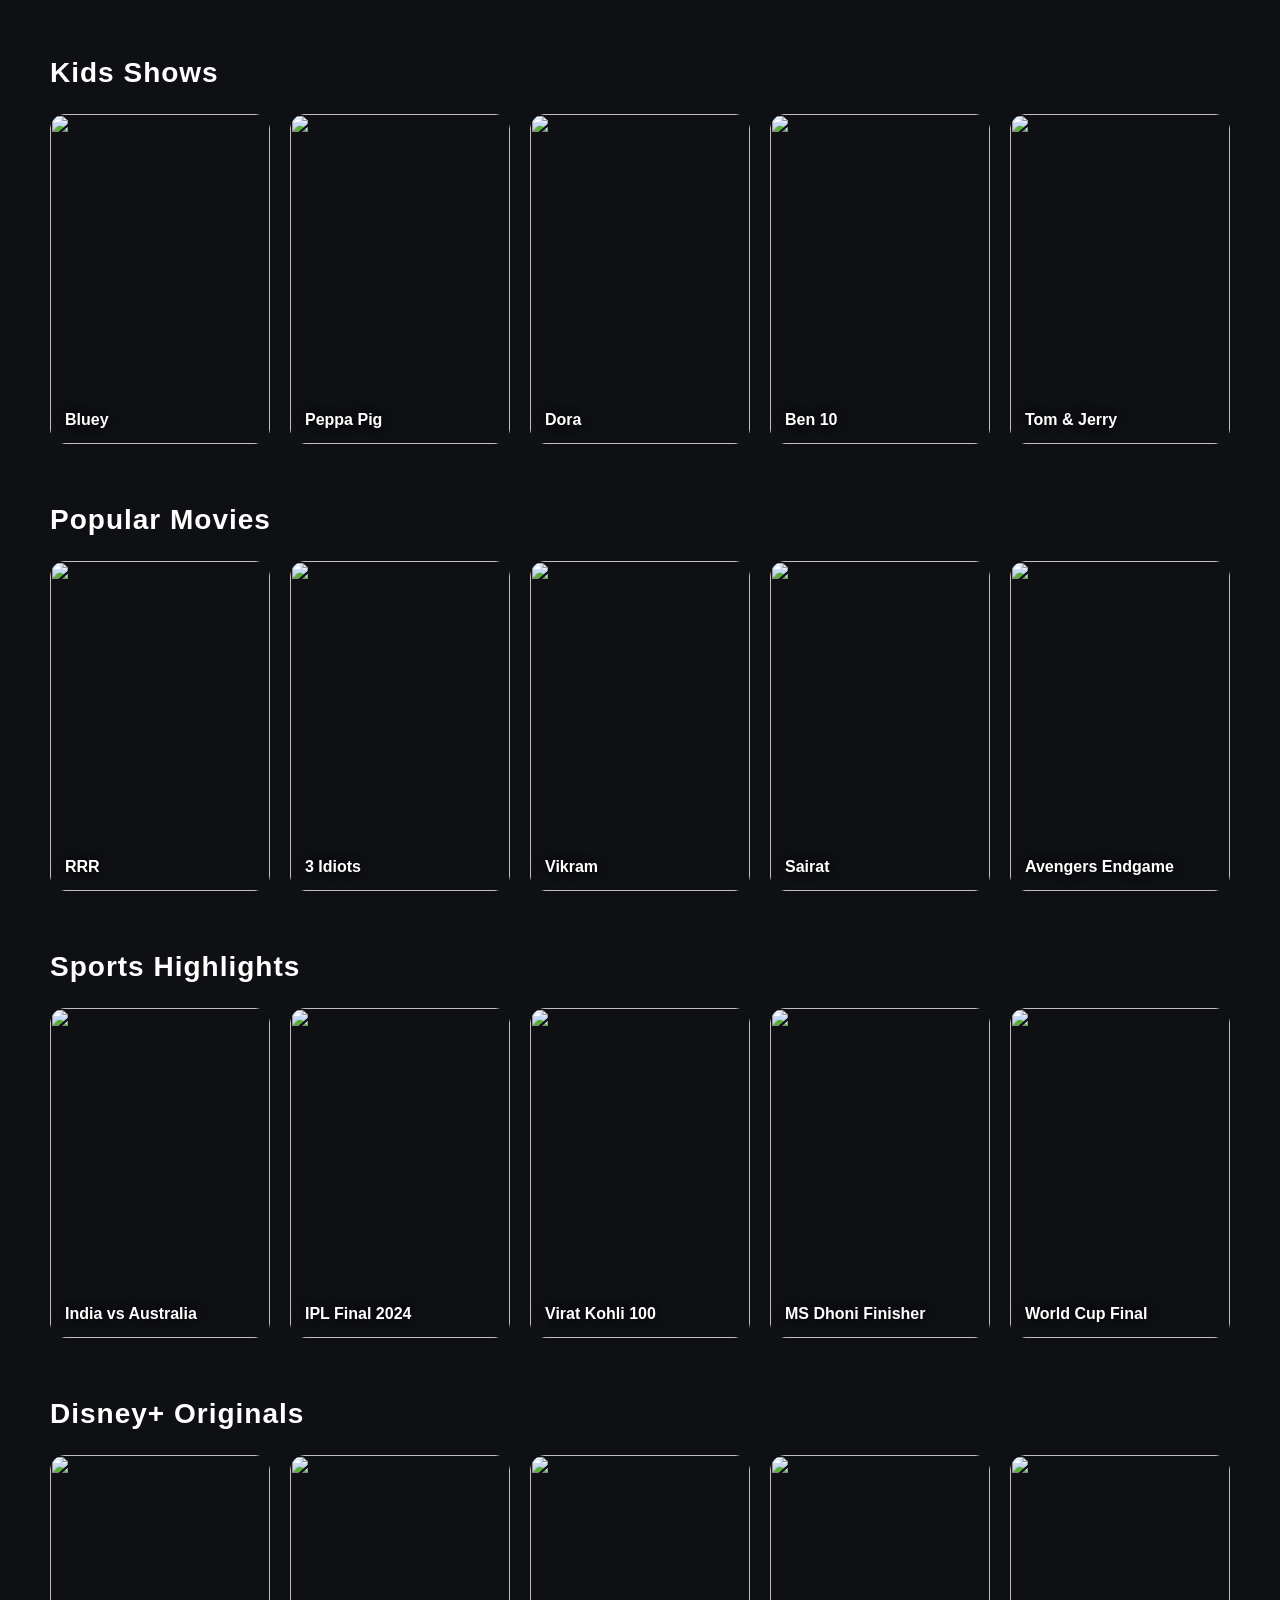
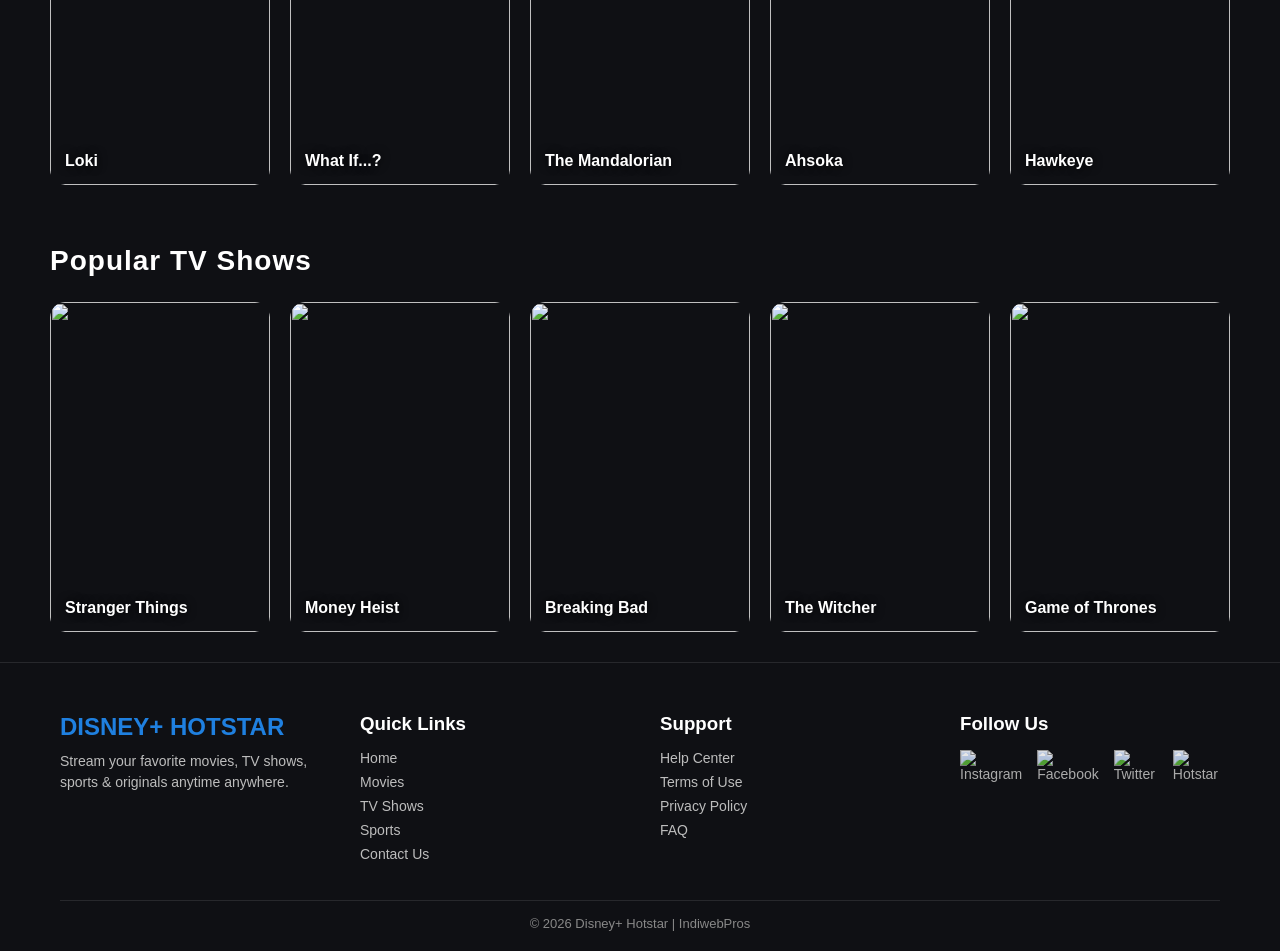
==== commit 21308d81: "modifications" ====
--- a/index.html
+++ b/index.html
@@ -18,15 +18,12 @@
     </div>
 
     <div class="user-actions">
-
-<div class="search">
-    <input type="text" placeholder="Search movies..." />
-  <a href="search.html" class="nav-btn">🔍 Search</a>
-    <button type="submit">Search</button>
-</div>
-    <a href="profile.html" class="profile-link">👤 Profile</a>
-
-</div>
+        <form action="search.html" method="GET" class="search-box">
+            <input type="text" name="q" class="search-input" placeholder="Search movies..." />
+            <button type="submit" class="nav-btn">Search</button>
+        </form>
+        <a href="profile.html" class="profile-link">👤 Profile</a>
+    </div>
 
 </nav>
 
--- a/style.css
+++ b/style.css
@@ -15,6 +15,8 @@
     display: flex;
     justify-content: space-between;
     align-items: center;
+    flex-wrap: wrap;
+    gap: 16px;
     background: #0f1014;
     padding: 18px 50px;
     border-bottom: 1px solid rgba(255,255,255,0.1);
@@ -25,17 +27,22 @@
     display: flex;
     align-items: center;
     gap: 40px;
+    flex: 1;
+    min-width: 0;
 }
 
 .nav-links{
     display: flex;
     gap: 25px;
+    flex-wrap: wrap;
 }
 
 .user-actions{
     display: flex;
     align-items: center;
-    gap: 20px;
+    gap: 16px;
+    flex-wrap: wrap;
+    margin-left: auto;
 }
 
 .logo {
@@ -130,6 +137,93 @@
 
 /* Rows */
 .content { padding: 20px 50px; }
+
+.previous-search {
+    margin-top: 20px;
+}
+
+.previous-search-card {
+    display: grid;
+    grid-template-columns: 320px 1fr;
+    gap: 20px;
+    align-items: center;
+    background: #16181f;
+    border-radius: 18px;
+    overflow: hidden;
+    box-shadow: 0 10px 30px rgba(0,0,0,0.25);
+    margin-bottom: 30px;
+}
+
+.previous-search-card img {
+    width: 100%;
+    height: 220px;
+    object-fit: cover;
+    object-position: center;
+    display: block;
+}
+
+.previous-search-text {
+    padding: 28px 24px;
+}
+
+.previous-search-text span {
+    display: block;
+    color: #7f8abf;
+    margin-bottom: 8px;
+    font-size: 13px;
+    letter-spacing: 0.08em;
+    text-transform: uppercase;
+}
+
+.previous-search-text h2 {
+    color: white;
+    font-size: 32px;
+    line-height: 1.1;
+    margin: 0;
+}
+
+.results-grid {
+    display: grid;
+    grid-template-columns: repeat(auto-fit, minmax(240px, 1fr));
+    gap: 24px;
+    margin-top: 20px;
+}
+
+.result-card {
+    background: #16181f;
+    border-radius: 14px;
+    overflow: hidden;
+    box-shadow: 0 8px 24px rgba(0,0,0,0.25);
+    transition: transform 0.3s ease, box-shadow 0.3s ease;
+}
+
+.result-card:hover {
+    transform: translateY(-4px);
+    box-shadow: 0 12px 28px rgba(31,128,224,0.25);
+}
+
+.result-card img {
+    width: 100%;
+    height: 300px;
+    object-fit: cover;
+    object-position: center;
+    display: block;
+}
+
+.result-info {
+    padding: 14px 16px;
+}
+
+.result-info h4 {
+    color: white;
+    margin-bottom: 6px;
+}
+
+.result-info p {
+    color: #bdbdbd;
+    font-size: 14px;
+}
+
 .poster-container{
     display: flex;
     gap: 20px;
@@ -177,19 +271,17 @@
  background-color:#1660ab;
 }
 
-.search{
-    width: 280px;
+.search-box {
+    display: flex;
+    align-items: center;
     height: 45px;
-    display: flex;
-    align-items: center;
-    border-radius: 30px;
+    border-radius: 999px;
     background: #1c1f2a;
     border: 1px solid rgba(255,255,255,0.1);
     overflow: hidden;
 }
 
-/* input */
-.search input{
+.search-input {
     flex: 1;
     height: 100%;
     border: none;
@@ -198,10 +290,10 @@
     color: white;
     padding: 0 15px;
     font-size: 14px;
-}
-
-/* button */
-.search button{
+    min-width: 220px;
+}
+
+.search-box .nav-btn {
     height: 100%;
     padding: 0 18px;
     border: none;
@@ -210,10 +302,14 @@
     font-weight: bold;
     cursor: pointer;
     transition: 0.3s;
-}
-
-.search button:hover{
+    display: inline-flex;
+    align-items: center;
+    justify-content: center;
+}
+
+.search-box .nav-btn:hover {
     background: #1660ab;
+    color: white;
 }
 
 /* Trending Now Heading */
